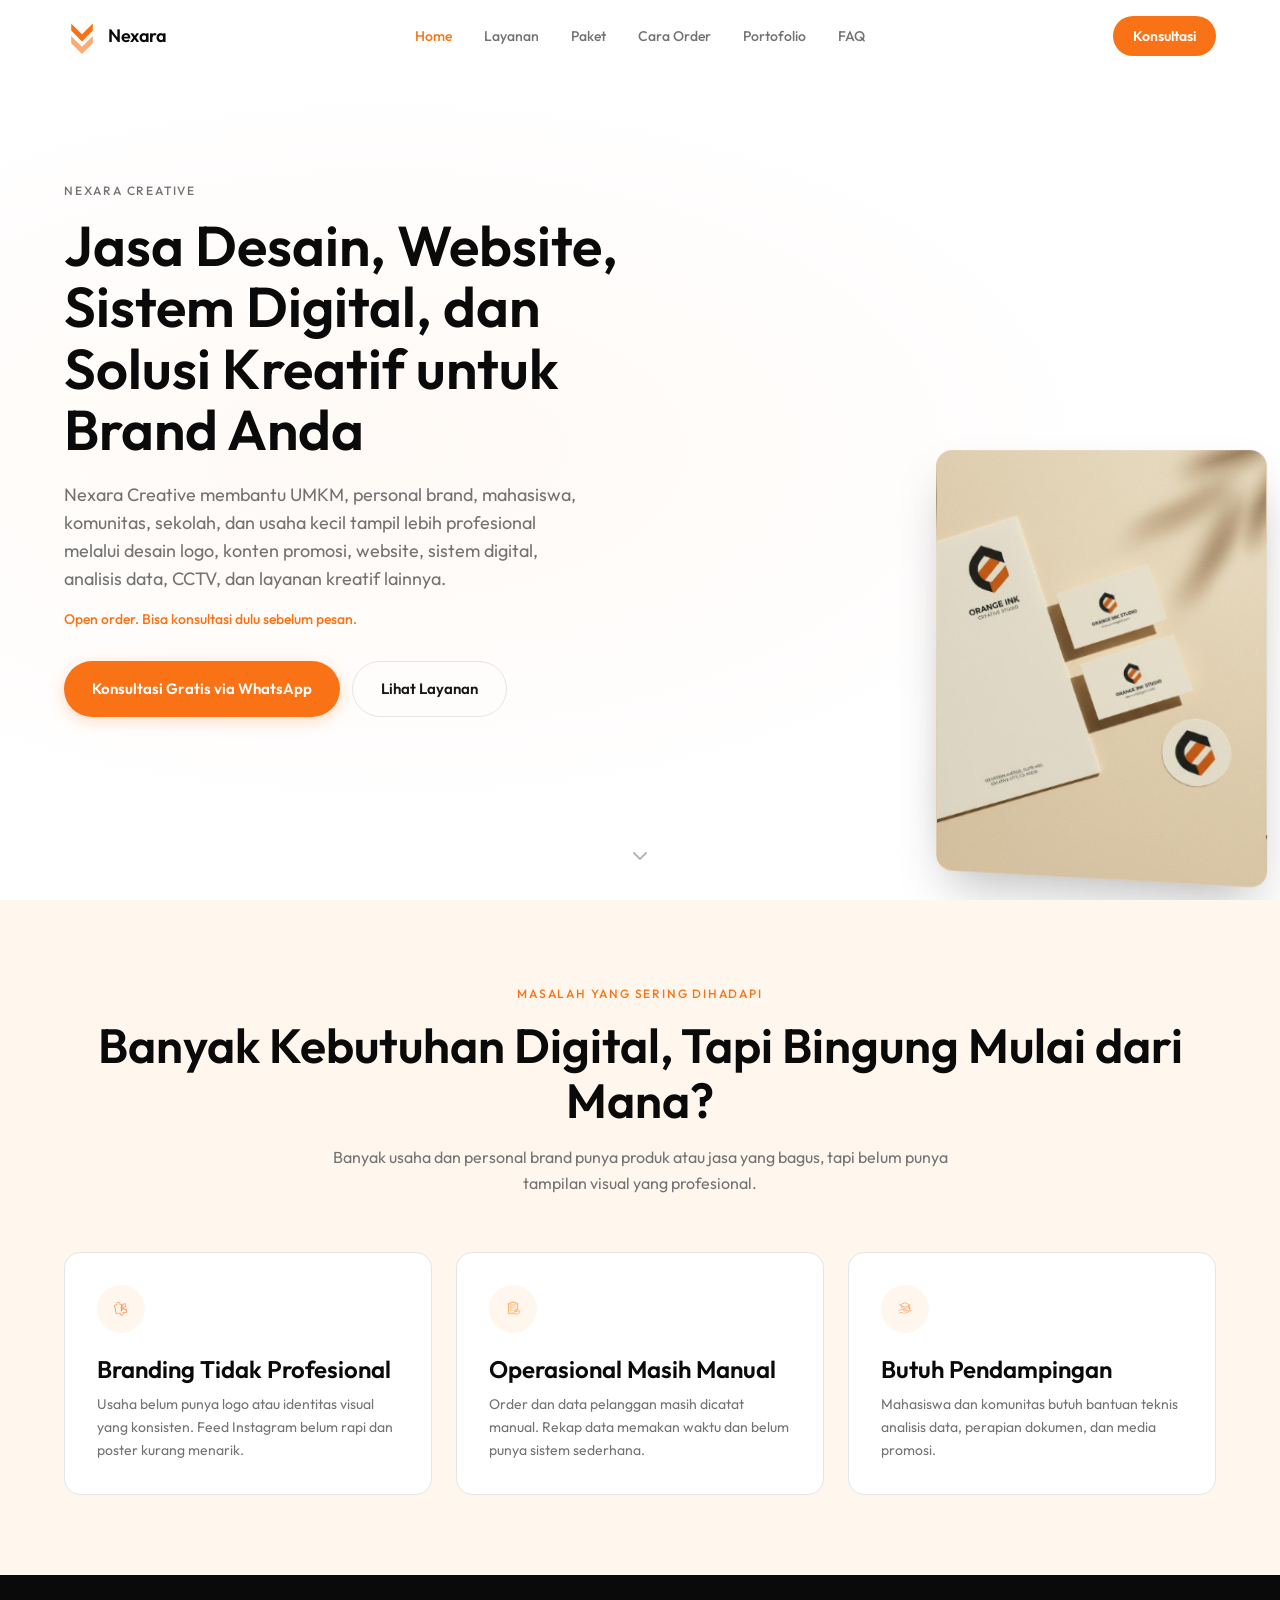
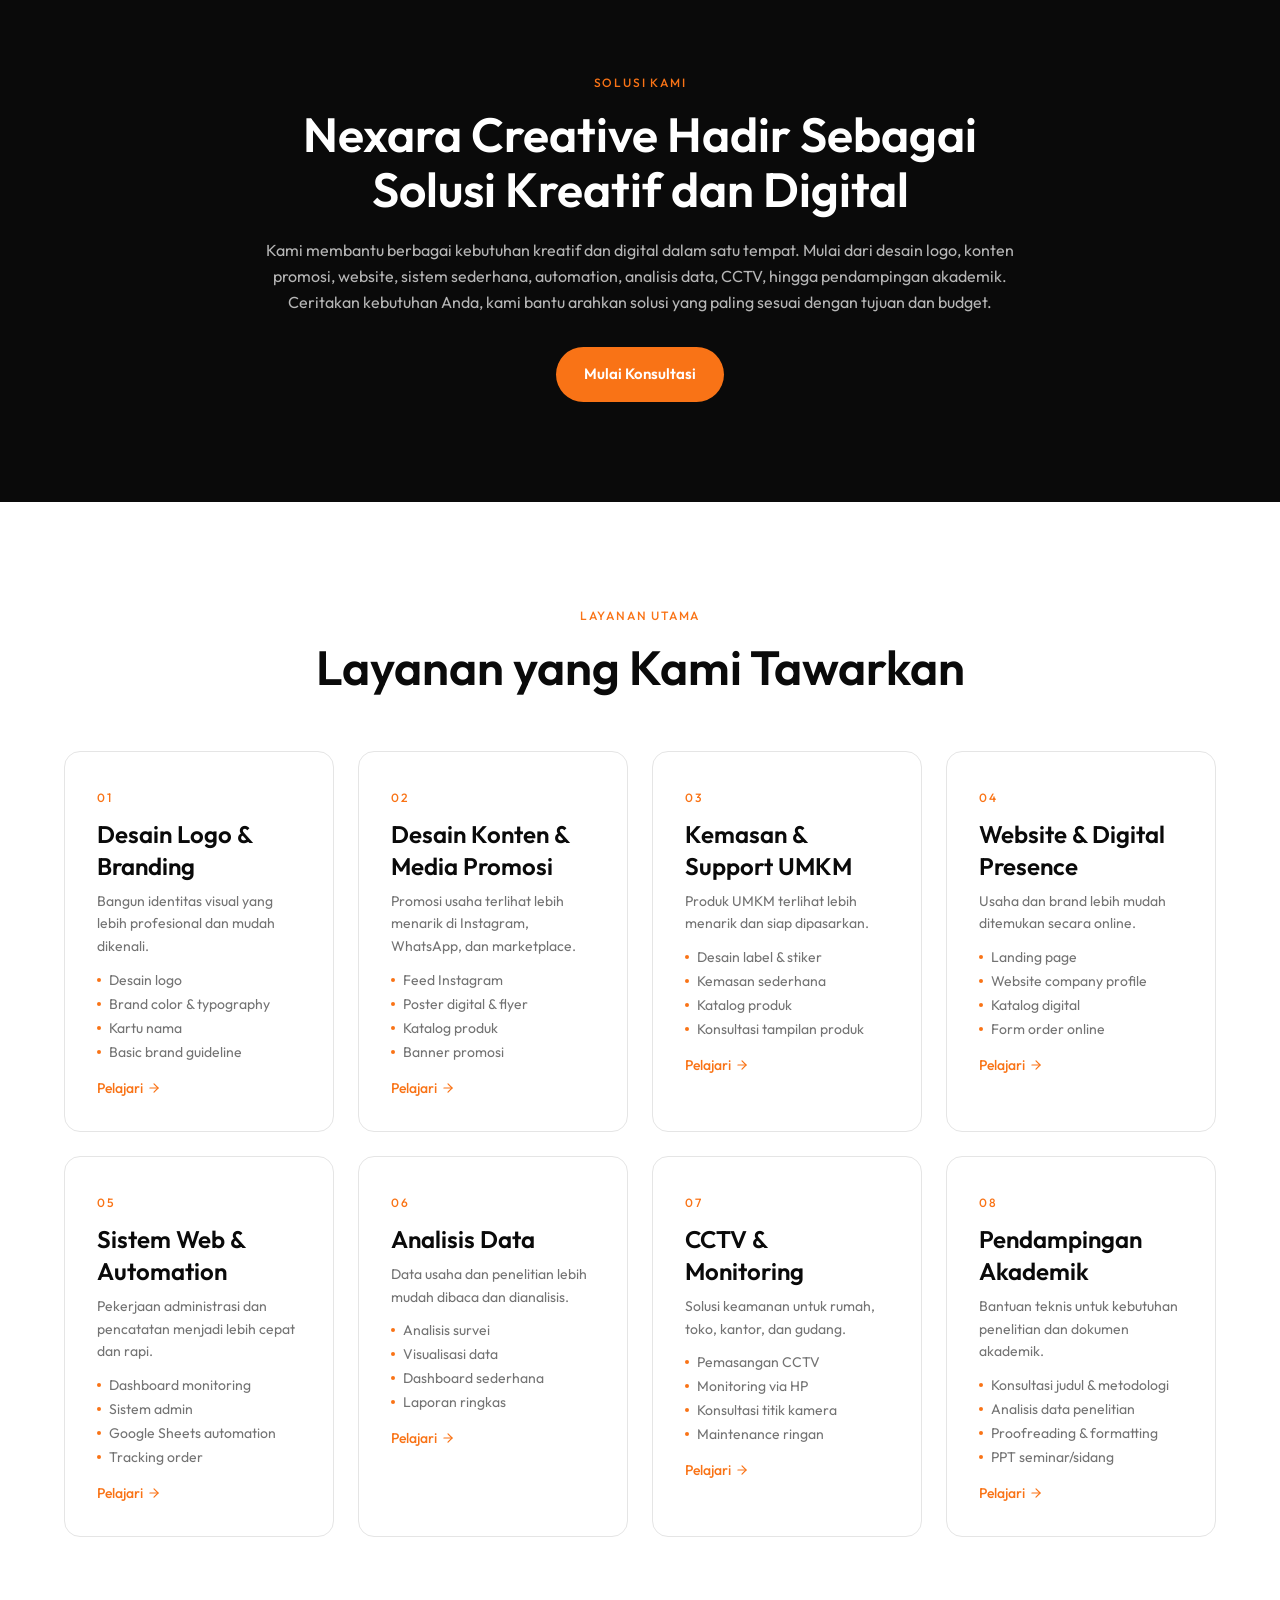
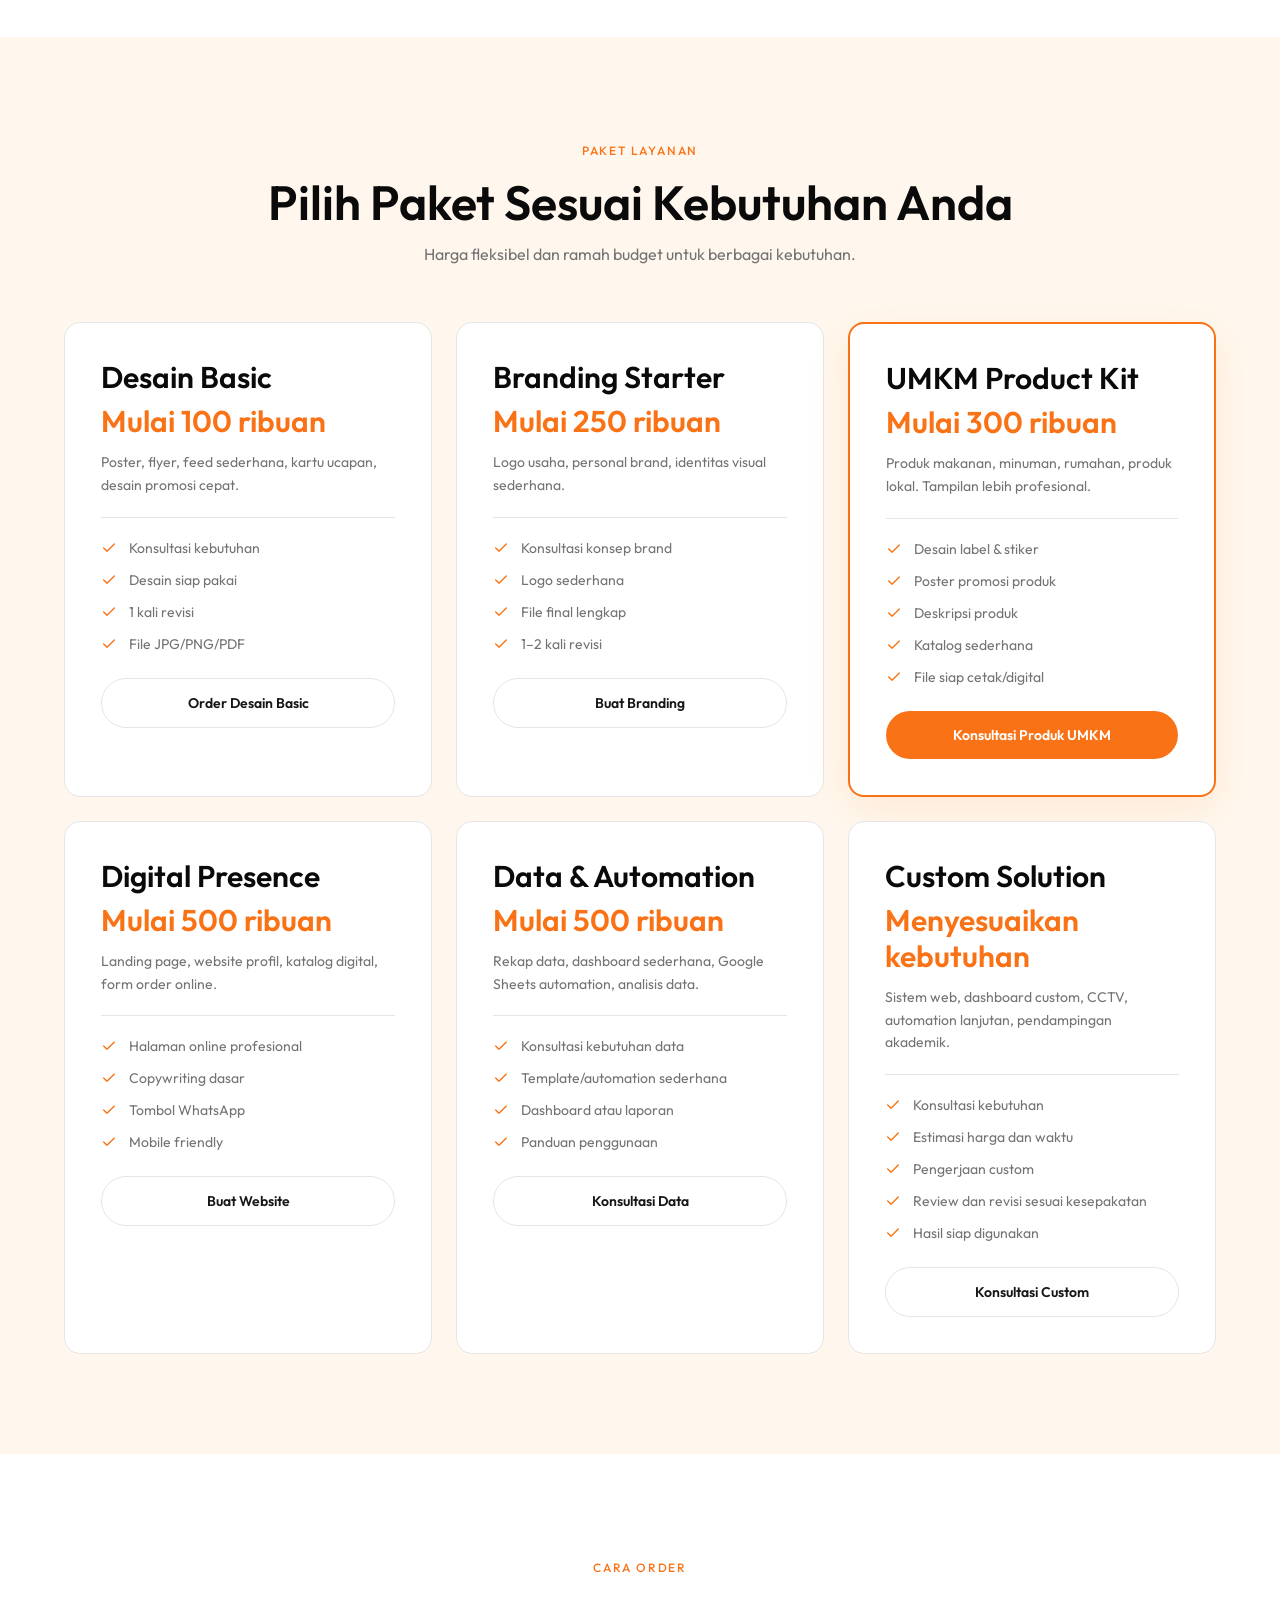
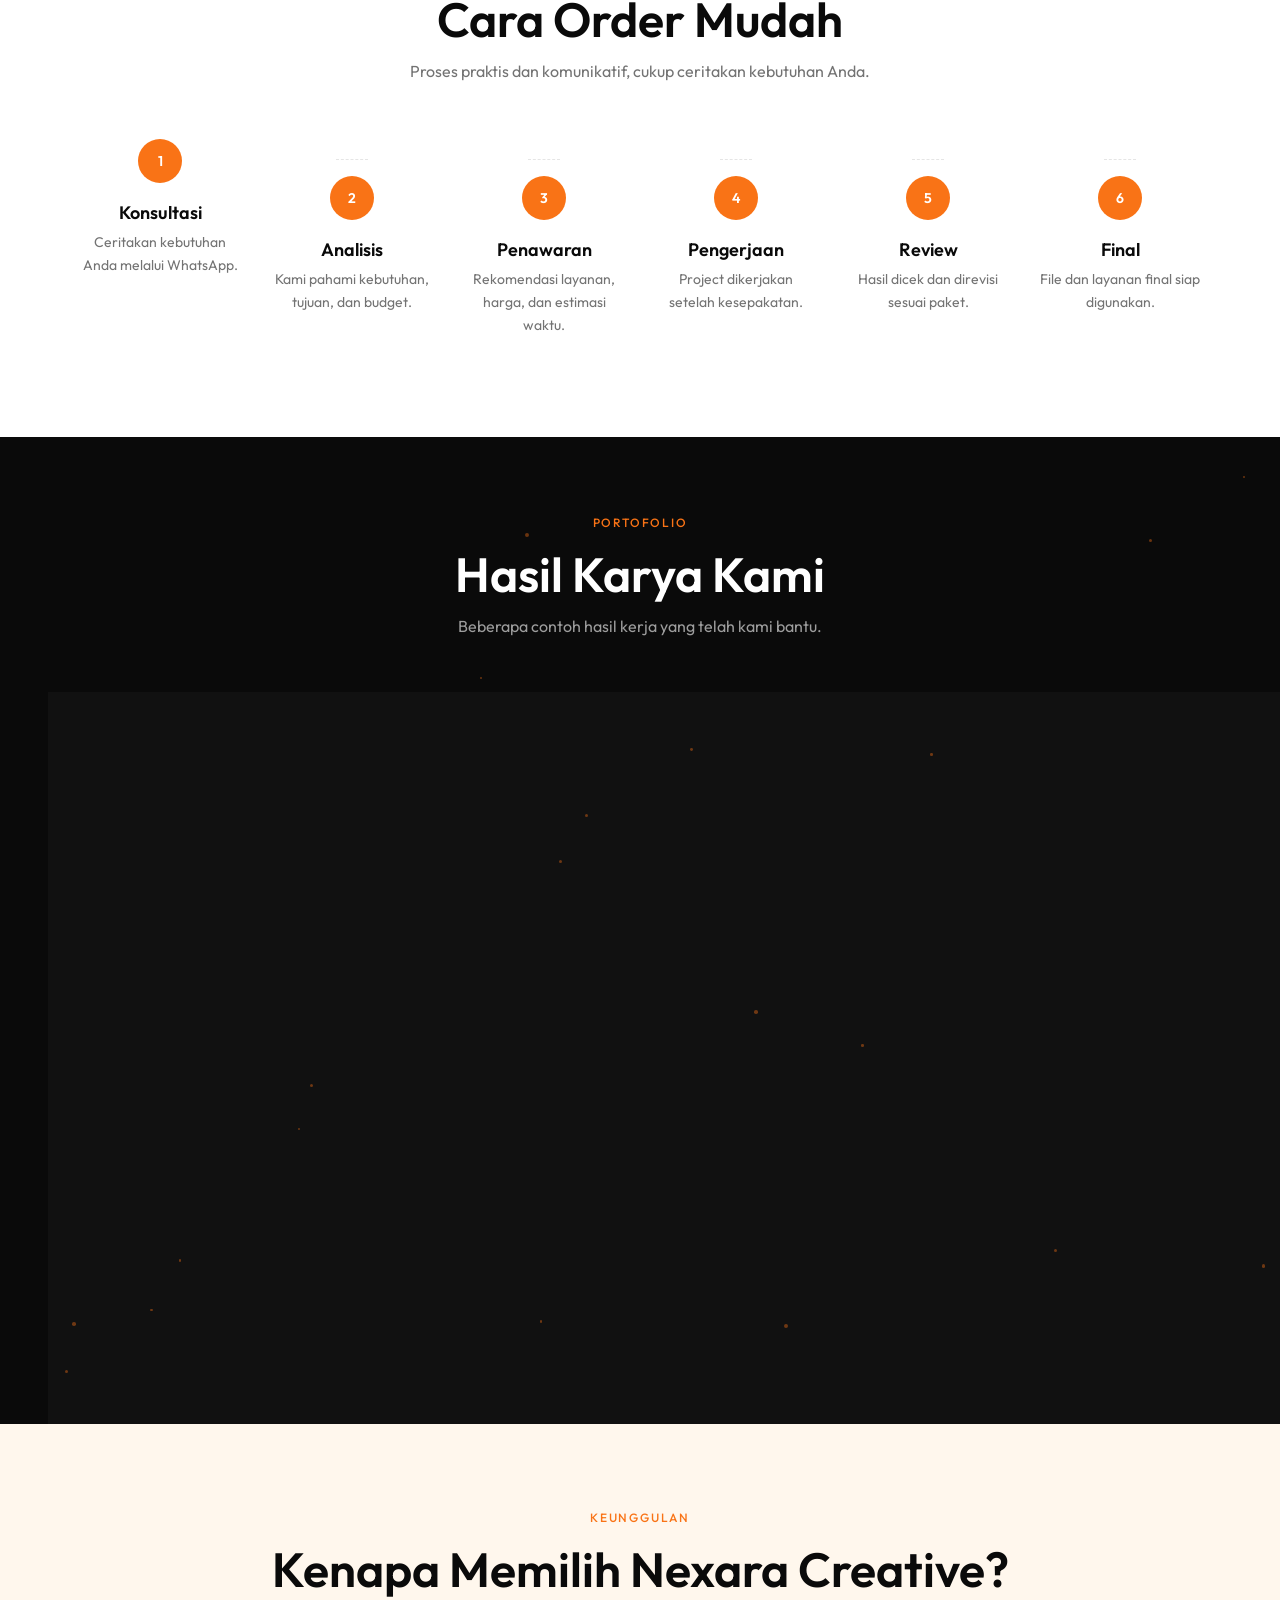
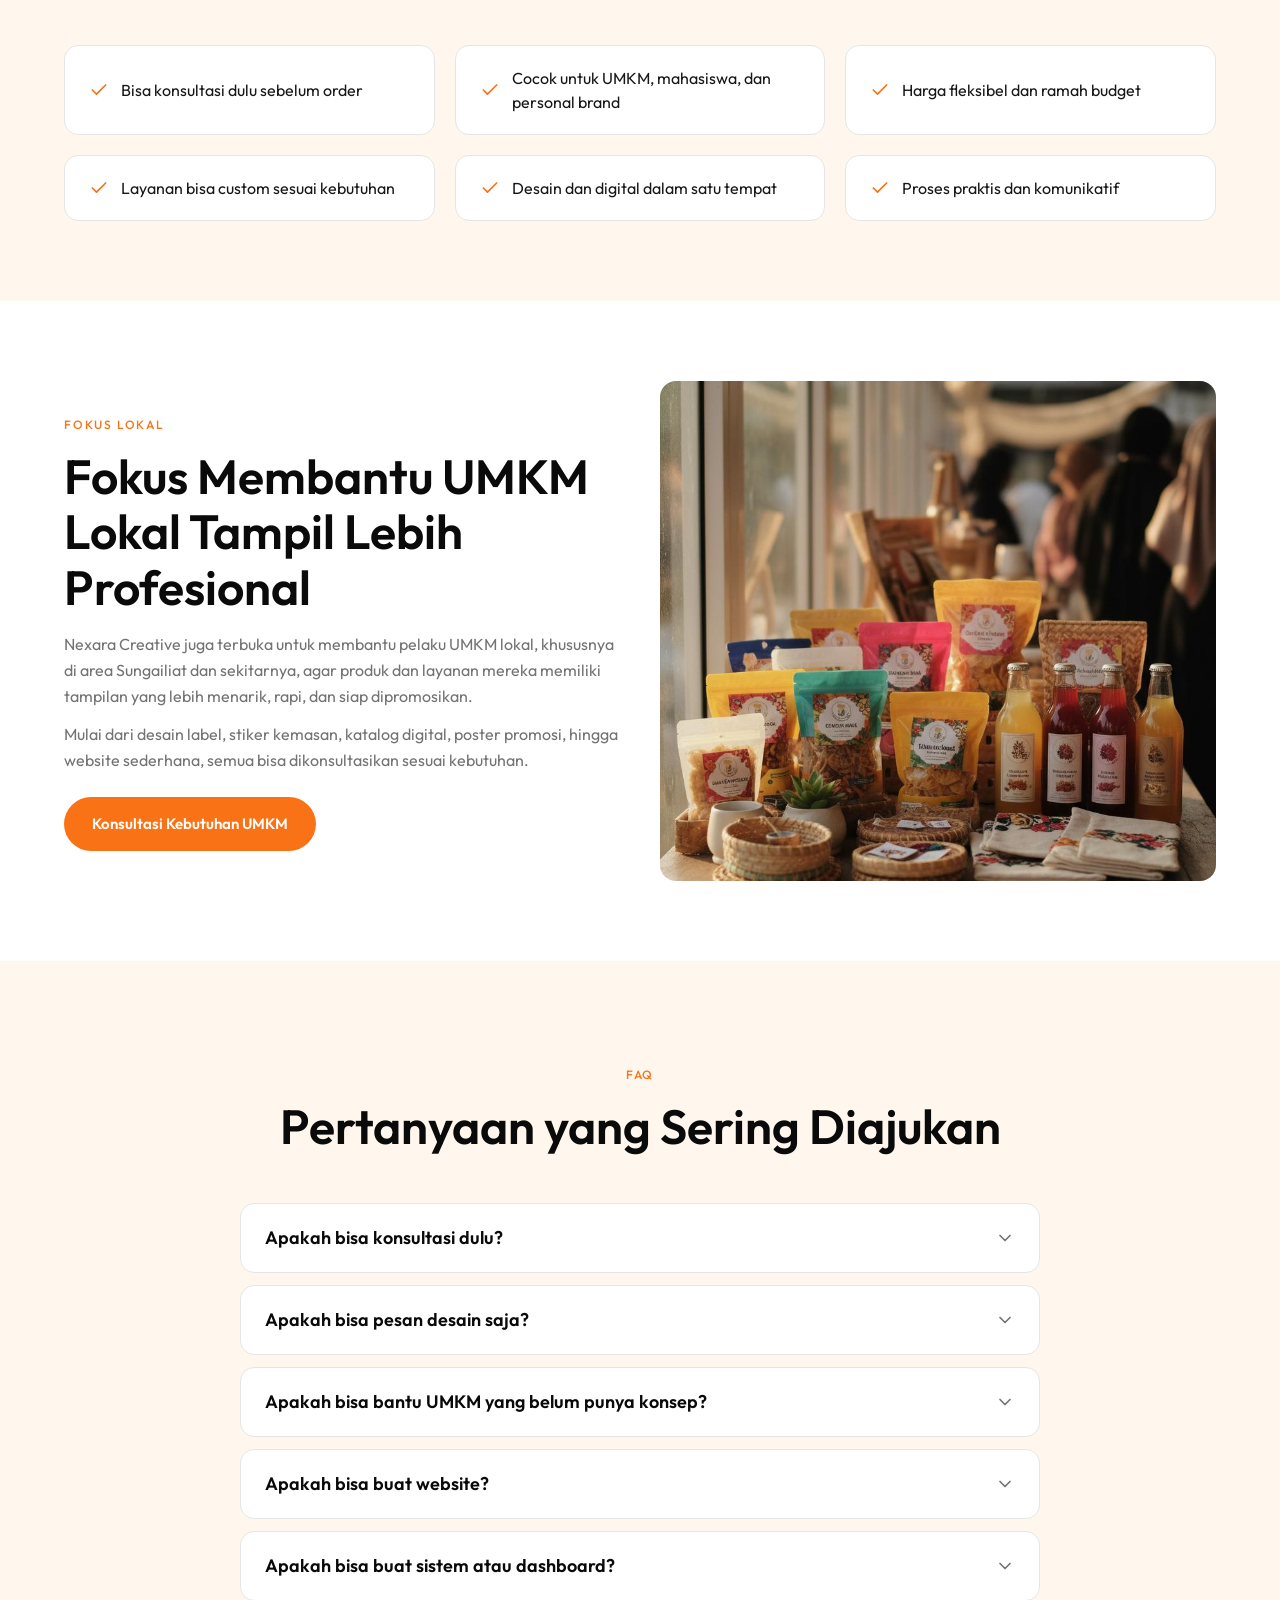
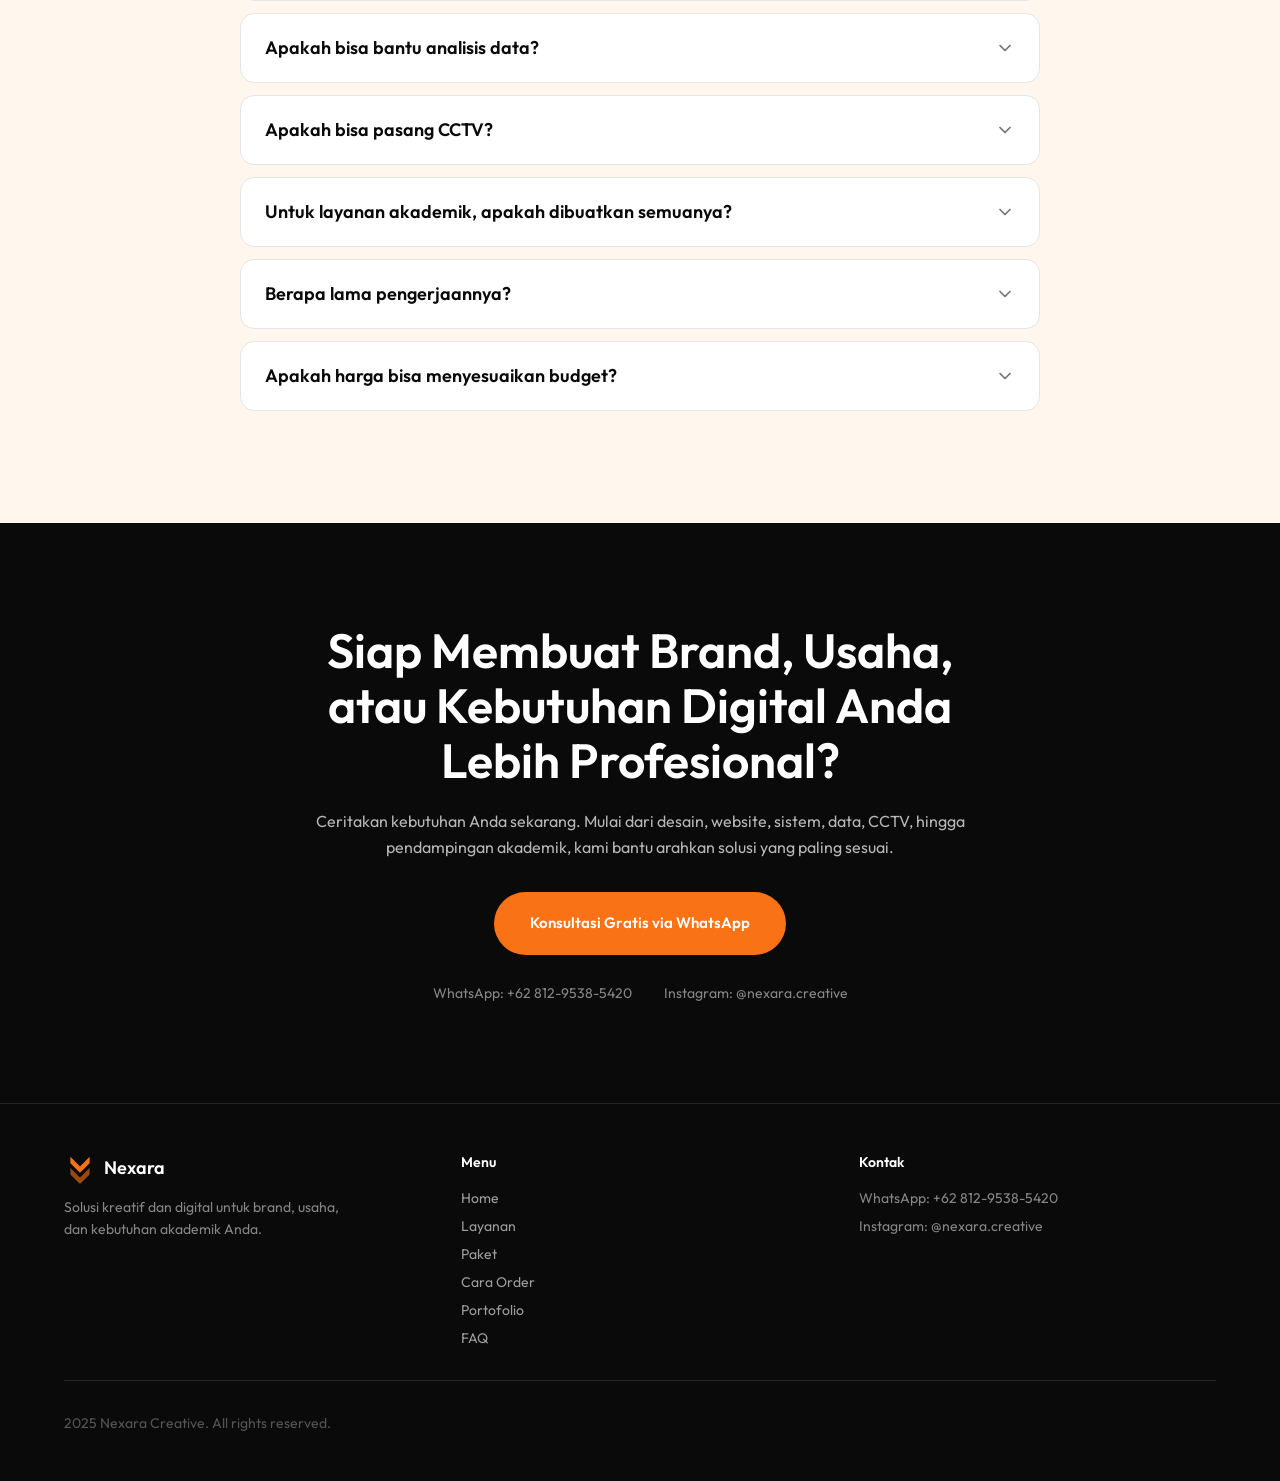
==== index.html @ f88301db "Deploy Nexara static site final" ====
<!doctype html>
<html lang="id">
  <head>
    <meta charset="UTF-8" />
    <meta name="viewport" content="width=device-width, initial-scale=1.0" />
    <title>Nexara Creative — Jasa Desain, Website, Sistem Digital</title>
    <meta name="description" content="Nexara Creative membantu UMKM, personal brand, mahasiswa, dan usaha kecil tampil lebih profesional melalui desain logo, konten promosi, website, sistem digital, dan layanan kreatif lainnya." />
    <link rel="preconnect" href="https://fonts.googleapis.com" />
    <link rel="preconnect" href="https://fonts.gstatic.com" crossorigin />
    <link href="https://fonts.googleapis.com/css2?family=Outfit:wght@300;400;500;600;700&display=swap" rel="stylesheet" />
    <script type="module" crossorigin src="./assets/index-LCVyj9IG.js"></script>
    <link rel="stylesheet" crossorigin href="./assets/index-DoEEyMFG.css">
  </head>
  <body>
    <div id="root"></div>
  </body>
</html>
---- assets/index-DoEEyMFG.css ----
*,:before,:after{--tw-border-spacing-x: 0;--tw-border-spacing-y: 0;--tw-translate-x: 0;--tw-translate-y: 0;--tw-rotate: 0;--tw-skew-x: 0;--tw-skew-y: 0;--tw-scale-x: 1;--tw-scale-y: 1;--tw-pan-x: ;--tw-pan-y: ;--tw-pinch-zoom: ;--tw-scroll-snap-strictness: proximity;--tw-gradient-from-position: ;--tw-gradient-via-position: ;--tw-gradient-to-position: ;--tw-ordinal: ;--tw-slashed-zero: ;--tw-numeric-figure: ;--tw-numeric-spacing: ;--tw-numeric-fraction: ;--tw-ring-inset: ;--tw-ring-offset-width: 0px;--tw-ring-offset-color: #fff;--tw-ring-color: rgb(59 130 246 / .5);--tw-ring-offset-shadow: 0 0 #0000;--tw-ring-shadow: 0 0 #0000;--tw-shadow: 0 0 #0000;--tw-shadow-colored: 0 0 #0000;--tw-blur: ;--tw-brightness: ;--tw-contrast: ;--tw-grayscale: ;--tw-hue-rotate: ;--tw-invert: ;--tw-saturate: ;--tw-sepia: ;--tw-drop-shadow: ;--tw-backdrop-blur: ;--tw-backdrop-brightness: ;--tw-backdrop-contrast: ;--tw-backdrop-grayscale: ;--tw-backdrop-hue-rotate: ;--tw-backdrop-invert: ;--tw-backdrop-opacity: ;--tw-backdrop-saturate: ;--tw-backdrop-sepia: ;--tw-contain-size: ;--tw-contain-layout: ;--tw-contain-paint: ;--tw-contain-style: }::backdrop{--tw-border-spacing-x: 0;--tw-border-spacing-y: 0;--tw-translate-x: 0;--tw-translate-y: 0;--tw-rotate: 0;--tw-skew-x: 0;--tw-skew-y: 0;--tw-scale-x: 1;--tw-scale-y: 1;--tw-pan-x: ;--tw-pan-y: ;--tw-pinch-zoom: ;--tw-scroll-snap-strictness: proximity;--tw-gradient-from-position: ;--tw-gradient-via-position: ;--tw-gradient-to-position: ;--tw-ordinal: ;--tw-slashed-zero: ;--tw-numeric-figure: ;--tw-numeric-spacing: ;--tw-numeric-fraction: ;--tw-ring-inset: ;--tw-ring-offset-width: 0px;--tw-ring-offset-color: #fff;--tw-ring-color: rgb(59 130 246 / .5);--tw-ring-offset-shadow: 0 0 #0000;--tw-ring-shadow: 0 0 #0000;--tw-shadow: 0 0 #0000;--tw-shadow-colored: 0 0 #0000;--tw-blur: ;--tw-brightness: ;--tw-contrast: ;--tw-grayscale: ;--tw-hue-rotate: ;--tw-invert: ;--tw-saturate: ;--tw-sepia: ;--tw-drop-shadow: ;--tw-backdrop-blur: ;--tw-backdrop-brightness: ;--tw-backdrop-contrast: ;--tw-backdrop-grayscale: ;--tw-backdrop-hue-rotate: ;--tw-backdrop-invert: ;--tw-backdrop-opacity: ;--tw-backdrop-saturate: ;--tw-backdrop-sepia: ;--tw-contain-size: ;--tw-contain-layout: ;--tw-contain-paint: ;--tw-contain-style: }*,:before,:after{box-sizing:border-box;border-width:0;border-style:solid;border-color:#e5e7eb}:before,:after{--tw-content: ""}html,:host{line-height:1.5;-webkit-text-size-adjust:100%;-moz-tab-size:4;-o-tab-size:4;tab-size:4;font-family:ui-sans-serif,system-ui,sans-serif,"Apple Color Emoji","Segoe UI Emoji",Segoe UI Symbol,"Noto Color Emoji";font-feature-settings:normal;font-variation-settings:normal;-webkit-tap-highlight-color:transparent}body{margin:0;line-height:inherit}hr{height:0;color:inherit;border-top-width:1px}abbr:where([title]){-webkit-text-decoration:underline dotted;text-decoration:underline dotted}h1,h2,h3,h4,h5,h6{font-size:inherit;font-weight:inherit}a{color:inherit;text-decoration:inherit}b,strong{font-weight:bolder}code,kbd,samp,pre{font-family:ui-monospace,SFMono-Regular,Menlo,Monaco,Consolas,Liberation Mono,Courier New,monospace;font-feature-settings:normal;font-variation-settings:normal;font-size:1em}small{font-size:80%}sub,sup{font-size:75%;line-height:0;position:relative;vertical-align:baseline}sub{bottom:-.25em}sup{top:-.5em}table{text-indent:0;border-color:inherit;border-collapse:collapse}button,input,optgroup,select,textarea{font-family:inherit;font-feature-settings:inherit;font-variation-settings:inherit;font-size:100%;font-weight:inherit;line-height:inherit;letter-spacing:inherit;color:inherit;margin:0;padding:0}button,select{text-transform:none}button,input:where([type=button]),input:where([type=reset]),input:where([type=submit]){-webkit-appearance:button;background-color:transparent;background-image:none}:-moz-focusring{outline:auto}:-moz-ui-invalid{box-shadow:none}progress{vertical-align:baseline}::-webkit-inner-spin-button,::-webkit-outer-spin-button{height:auto}[type=search]{-webkit-appearance:textfield;outline-offset:-2px}::-webkit-search-decoration{-webkit-appearance:none}::-webkit-file-upload-button{-webkit-appearance:button;font:inherit}summary{display:list-item}blockquote,dl,dd,h1,h2,h3,h4,h5,h6,hr,figure,p,pre{margin:0}fieldset{margin:0;padding:0}legend{padding:0}ol,ul,menu{list-style:none;margin:0;padding:0}dialog{padding:0}textarea{resize:vertical}input::-moz-placeholder,textarea::-moz-placeholder{opacity:1;color:#9ca3af}input::placeholder,textarea::placeholder{opacity:1;color:#9ca3af}button,[role=button]{cursor:pointer}:disabled{cursor:default}img,svg,video,canvas,audio,iframe,embed,object{display:block;vertical-align:middle}img,video{max-width:100%;height:auto}[hidden]:where(:not([hidden=until-found])){display:none}:root{--background: 0 0% 100%;--foreground: 0 0% 9%;--card: 0 0% 100%;--card-foreground: 0 0% 9%;--popover: 0 0% 100%;--popover-foreground: 0 0% 9%;--primary: 24 95% 53%;--primary-foreground: 0 0% 100%;--secondary: 30 100% 97%;--secondary-foreground: 0 0% 9%;--muted: 30 100% 97%;--muted-foreground: 0 0% 45%;--accent: 30 100% 97%;--accent-foreground: 0 0% 9%;--destructive: 0 84.2% 60.2%;--destructive-foreground: 0 0% 98%;--border: 0 0% 90%;--input: 0 0% 90%;--ring: 24 95% 53%;--radius: .625rem;--sidebar-background: 0 0% 98%;--sidebar-foreground: 240 5.3% 26.1%;--sidebar-primary: 240 5.9% 10%;--sidebar-primary-foreground: 0 0% 98%;--sidebar-accent: 240 4.8% 95.9%;--sidebar-accent-foreground: 240 5.9% 10%;--sidebar-border: 220 13% 91%;--sidebar-ring: 217.2 91.2% 59.8%}html{scroll-behavior:auto}body{--tw-bg-opacity: 1;background-color:rgb(255 255 255 / var(--tw-bg-opacity, 1));font-family:Outfit,sans-serif;color:hsl(var(--foreground));-webkit-font-smoothing:antialiased;-moz-osx-font-smoothing:grayscale}*{border-color:hsl(var(--border))}.lens-section{position:relative;width:100%;display:flex;flex-direction:column;align-items:center;justify-content:center;padding:8vh 0;background:#0a0a0a;overflow:hidden}.lens-title-group{text-align:center;margin-bottom:6vh;z-index:10;position:relative}.lens-grid-wrapper{position:relative;z-index:2}.lens-arc-overlay{position:absolute;inset:0;width:100%;height:100%;pointer-events:none;z-index:3}.lens-grid{display:grid;grid-template-columns:repeat(4,22vw);grid-template-rows:repeat(2,22vw);gap:1.5vw}.lens-cell{overflow:hidden;position:relative;background:#111}.lens-cell-inner{width:100%;height:100%;background-size:cover;background-position:center}#lens-canvas{position:absolute;inset:0;width:100%;height:100%;z-index:5;pointer-events:none}#lens{position:absolute;width:320px;height:320px;border-radius:50%;overflow:hidden;z-index:10;box-shadow:0 0 60px #000c,inset 0 0 0 1px #ffffff1a;opacity:0;transition:opacity .3s;pointer-events:none}.lens-scanline{position:absolute;width:200%;height:2px;background:linear-gradient(to right,transparent,rgba(255,255,255,.15),transparent);animation:scanlineMove 4s linear infinite}.lens-scanline:nth-child(2){animation-delay:-1.3s}.lens-scanline:nth-child(3){animation-delay:-2.6s}.lens-ring{position:absolute;inset:-12px;border:1px solid rgba(249,115,22,.3);border-top-color:#f97316;border-right-color:#f973161a;border-radius:50%;animation:lensRotate 10s linear infinite}.lens-vignette{position:absolute;inset:0;background:radial-gradient(circle,transparent 40%,rgba(0,0,0,.8) 100%);border-radius:50%;pointer-events:none}.lens-content{position:absolute;top:0;width:100%;height:100%;background-size:cover;mix-blend-mode:screen}.lens-instruction{position:absolute;bottom:-60px;left:50%;transform:translate(-50%);background:#ffffff0d;-webkit-backdrop-filter:blur(10px);backdrop-filter:blur(10px);border:1px solid rgba(255,255,255,.1);border-radius:100px;padding:8px 20px;white-space:nowrap}.lens-dust{position:absolute;inset:0;pointer-events:none;z-index:20;overflow:hidden}.dust-mote{position:absolute;border-radius:50%;background:#f9731666;animation:float 6s infinite}.hero-card-stack{position:relative;transform-style:preserve-3d;transform:rotateY(-7.5deg)}.hero-card{position:absolute;width:320px;height:420px;background-size:cover;background-position:center;border-radius:16px;box-shadow:0 25px 50px -12px #00000040;border:1px solid rgba(255,255,255,.1)}.sr-only{position:absolute;width:1px;height:1px;padding:0;margin:-1px;overflow:hidden;clip:rect(0,0,0,0);white-space:nowrap;border-width:0}.pointer-events-none{pointer-events:none}.visible{visibility:visible}.invisible{visibility:hidden}.fixed{position:fixed}.absolute{position:absolute}.relative{position:relative}.inset-0{inset:0}.inset-x-0{left:0;right:0}.inset-y-0{top:0;bottom:0}.-bottom-12{bottom:-3rem}.-left-12{left:-3rem}.-right-12{right:-3rem}.-top-12{top:-3rem}.bottom-0{bottom:0}.bottom-8{bottom:2rem}.left-0{left:0}.left-1\/2{left:50%}.left-2{left:.5rem}.left-\[50\%\]{left:50%}.right-0{right:0}.right-1{right:.25rem}.right-2{right:.5rem}.right-3{right:.75rem}.right-4{right:1rem}.top-0{top:0}.top-1\.5{top:.375rem}.top-1\/2{top:50%}.top-3\.5{top:.875rem}.top-4{top:1rem}.top-\[1px\]{top:1px}.top-\[50\%\]{top:50%}.top-\[60\%\]{top:60%}.top-\[72px\]{top:72px}.top-full{top:100%}.isolate{isolation:isolate}.z-10{z-index:10}.z-20{z-index:20}.z-50{z-index:50}.z-\[1000\]{z-index:1000}.z-\[1\]{z-index:1}.order-first{order:-9999}.order-last{order:9999}.col-start-2{grid-column-start:2}.row-span-2{grid-row:span 2 / span 2}.row-start-1{grid-row-start:1}.\!m-0{margin:0!important}.-mx-1{margin-left:-.25rem;margin-right:-.25rem}.-my-2{margin-top:-.5rem;margin-bottom:-.5rem}.mx-2{margin-left:.5rem;margin-right:.5rem}.mx-3\.5{margin-left:.875rem;margin-right:.875rem}.mx-auto{margin-left:auto;margin-right:auto}.my-0{margin-top:0;margin-bottom:0}.my-0\.5{margin-top:.125rem;margin-bottom:.125rem}.my-1{margin-top:.25rem;margin-bottom:.25rem}.my-5{margin-top:1.25rem;margin-bottom:1.25rem}.-ml-4{margin-left:-1rem}.-mt-4{margin-top:-1rem}.mb-2{margin-bottom:.5rem}.mb-3{margin-bottom:.75rem}.mb-4{margin-bottom:1rem}.mb-5{margin-bottom:1.25rem}.ml-1{margin-left:.25rem}.ml-4{margin-left:1rem}.ml-5{margin-left:1.25rem}.ml-auto{margin-left:auto}.mt-1{margin-top:.25rem}.mt-1\.5{margin-top:.375rem}.mt-10{margin-top:2.5rem}.mt-12{margin-top:3rem}.mt-14{margin-top:3.5rem}.mt-2{margin-top:.5rem}.mt-3{margin-top:.75rem}.mt-4{margin-top:1rem}.mt-5{margin-top:1.25rem}.mt-6{margin-top:1.5rem}.mt-7{margin-top:1.75rem}.mt-8{margin-top:2rem}.mt-auto{margin-top:auto}.line-clamp-1{overflow:hidden;display:-webkit-box;-webkit-box-orient:vertical;-webkit-line-clamp:1}.line-clamp-2{overflow:hidden;display:-webkit-box;-webkit-box-orient:vertical;-webkit-line-clamp:2}.block{display:block}.inline-block{display:inline-block}.flex{display:flex}.inline-flex{display:inline-flex}.table{display:table}.table-caption{display:table-caption}.table-cell{display:table-cell}.table-row{display:table-row}.grid{display:grid}.hidden{display:none}.aspect-square{aspect-ratio:1 / 1}.aspect-video{aspect-ratio:16 / 9}.size-10{width:2.5rem;height:2.5rem}.size-2{width:.5rem;height:.5rem}.size-2\.5{width:.625rem;height:.625rem}.size-3{width:.75rem;height:.75rem}.size-3\.5{width:.875rem;height:.875rem}.size-4{width:1rem;height:1rem}.size-6{width:1.5rem;height:1.5rem}.size-7{width:1.75rem;height:1.75rem}.size-8{width:2rem;height:2rem}.size-9{width:2.25rem;height:2.25rem}.size-auto{width:auto;height:auto}.size-full{width:100%;height:100%}.h-0\.5{height:.125rem}.h-1{height:.25rem}.h-1\.5{height:.375rem}.h-10{height:2.5rem}.h-12{height:3rem}.h-2{height:.5rem}.h-2\.5{height:.625rem}.h-4{height:1rem}.h-5{height:1.25rem}.h-6{height:1.5rem}.h-7{height:1.75rem}.h-8{height:2rem}.h-9{height:2.25rem}.h-\[1\.15rem\]{height:1.15rem}.h-\[72px\]{height:72px}.h-\[calc\(100\%-1px\)\]{height:calc(100% - 1px)}.h-\[var\(--radix-navigation-menu-viewport-height\)\]{height:var(--radix-navigation-menu-viewport-height)}.h-\[var\(--radix-select-trigger-height\)\]{height:var(--radix-select-trigger-height)}.h-auto{height:auto}.h-full{height:100%}.h-px{height:1px}.h-svh{height:100svh}.max-h-\[300px\]{max-height:300px}.min-h-0{min-height:0px}.min-h-16{min-height:4rem}.min-h-4{min-height:1rem}.min-h-\[100dvh\]{min-height:100dvh}.min-h-svh{min-height:100svh}.w-0{width:0px}.w-1{width:.25rem}.w-10{width:2.5rem}.w-12{width:3rem}.w-2{width:.5rem}.w-2\.5{width:.625rem}.w-3{width:.75rem}.w-3\/4{width:75%}.w-4{width:1rem}.w-5{width:1.25rem}.w-6{width:1.5rem}.w-64{width:16rem}.w-72{width:18rem}.w-8{width:2rem}.w-9{width:2.25rem}.w-\[100px\]{width:100px}.w-auto{width:auto}.w-fit{width:-moz-fit-content;width:fit-content}.w-full{width:100%}.w-max{width:-moz-max-content;width:max-content}.w-px{width:1px}.min-w-0{min-width:0px}.min-w-10{min-width:2.5rem}.min-w-5{min-width:1.25rem}.min-w-8{min-width:2rem}.min-w-9{min-width:2.25rem}.min-w-\[12rem\]{min-width:12rem}.min-w-\[8rem\]{min-width:8rem}.min-w-\[var\(--radix-select-trigger-width\)\]{min-width:var(--radix-select-trigger-width)}.max-w-\[1200px\]{max-width:1200px}.max-w-\[160px\]{max-width:160px}.max-w-\[280px\]{max-width:280px}.max-w-\[520px\]{max-width:520px}.max-w-\[640px\]{max-width:640px}.max-w-\[700px\]{max-width:700px}.max-w-\[800px\]{max-width:800px}.max-w-\[calc\(100\%-2rem\)\]{max-width:calc(100% - 2rem)}.max-w-max{max-width:-moz-max-content;max-width:max-content}.max-w-sm{max-width:24rem}.flex-1{flex:1 1 0%}.flex-shrink-0,.shrink-0{flex-shrink:0}.grow{flex-grow:1}.grow-0{flex-grow:0}.basis-full{flex-basis:100%}.caption-bottom{caption-side:bottom}.border-collapse{border-collapse:collapse}.-translate-x-1\/2{--tw-translate-x: -50%;transform:translate(var(--tw-translate-x),var(--tw-translate-y)) rotate(var(--tw-rotate)) skew(var(--tw-skew-x)) skewY(var(--tw-skew-y)) scaleX(var(--tw-scale-x)) scaleY(var(--tw-scale-y))}.-translate-x-px{--tw-translate-x: -1px;transform:translate(var(--tw-translate-x),var(--tw-translate-y)) rotate(var(--tw-rotate)) skew(var(--tw-skew-x)) skewY(var(--tw-skew-y)) scaleX(var(--tw-scale-x)) scaleY(var(--tw-scale-y))}.-translate-y-1\/2{--tw-translate-y: -50%;transform:translate(var(--tw-translate-x),var(--tw-translate-y)) rotate(var(--tw-rotate)) skew(var(--tw-skew-x)) skewY(var(--tw-skew-y)) scaleX(var(--tw-scale-x)) scaleY(var(--tw-scale-y))}.translate-x-\[-50\%\]{--tw-translate-x: -50%;transform:translate(var(--tw-translate-x),var(--tw-translate-y)) rotate(var(--tw-rotate)) skew(var(--tw-skew-x)) skewY(var(--tw-skew-y)) scaleX(var(--tw-scale-x)) scaleY(var(--tw-scale-y))}.translate-x-px{--tw-translate-x: 1px;transform:translate(var(--tw-translate-x),var(--tw-translate-y)) rotate(var(--tw-rotate)) skew(var(--tw-skew-x)) skewY(var(--tw-skew-y)) scaleX(var(--tw-scale-x)) scaleY(var(--tw-scale-y))}.translate-y-0\.5{--tw-translate-y: .125rem;transform:translate(var(--tw-translate-x),var(--tw-translate-y)) rotate(var(--tw-rotate)) skew(var(--tw-skew-x)) skewY(var(--tw-skew-y)) scaleX(var(--tw-scale-x)) scaleY(var(--tw-scale-y))}.translate-y-\[-50\%\]{--tw-translate-y: -50%;transform:translate(var(--tw-translate-x),var(--tw-translate-y)) rotate(var(--tw-rotate)) skew(var(--tw-skew-x)) skewY(var(--tw-skew-y)) scaleX(var(--tw-scale-x)) scaleY(var(--tw-scale-y))}.translate-y-\[calc\(-50\%_-_2px\)\]{--tw-translate-y: calc(-50% - 2px) ;transform:translate(var(--tw-translate-x),var(--tw-translate-y)) rotate(var(--tw-rotate)) skew(var(--tw-skew-x)) skewY(var(--tw-skew-y)) scaleX(var(--tw-scale-x)) scaleY(var(--tw-scale-y))}.rotate-45{--tw-rotate: 45deg;transform:translate(var(--tw-translate-x),var(--tw-translate-y)) rotate(var(--tw-rotate)) skew(var(--tw-skew-x)) skewY(var(--tw-skew-y)) scaleX(var(--tw-scale-x)) scaleY(var(--tw-scale-y))}.rotate-90{--tw-rotate: 90deg;transform:translate(var(--tw-translate-x),var(--tw-translate-y)) rotate(var(--tw-rotate)) skew(var(--tw-skew-x)) skewY(var(--tw-skew-y)) scaleX(var(--tw-scale-x)) scaleY(var(--tw-scale-y))}.transform{transform:translate(var(--tw-translate-x),var(--tw-translate-y)) rotate(var(--tw-rotate)) skew(var(--tw-skew-x)) skewY(var(--tw-skew-y)) scaleX(var(--tw-scale-x)) scaleY(var(--tw-scale-y))}@keyframes bounce-gentle{0%,to{transform:translateY(0)}50%{transform:translateY(6px)}}.animate-bounce-gentle{animation:bounce-gentle 2s ease-in-out infinite}@keyframes caret-blink{0%,70%,to{opacity:1}20%,50%{opacity:0}}.animate-caret-blink{animation:caret-blink 1.25s ease-out infinite}@keyframes pulse{50%{opacity:.5}}.animate-pulse{animation:pulse 2s cubic-bezier(.4,0,.6,1) infinite}@keyframes spin{to{transform:rotate(360deg)}}.animate-spin{animation:spin 1s linear infinite}.cursor-default{cursor:default}.cursor-text{cursor:text}.touch-none{touch-action:none}.select-none{-webkit-user-select:none;-moz-user-select:none;user-select:none}.resize-none{resize:none}.resize{resize:both}.scroll-my-1{scroll-margin-top:.25rem;scroll-margin-bottom:.25rem}.scroll-py-1{scroll-padding-top:.25rem;scroll-padding-bottom:.25rem}.list-disc{list-style-type:disc}.list-none{list-style-type:none}.auto-rows-min{grid-auto-rows:min-content}.grid-cols-\[0_1fr\]{grid-template-columns:0 1fr}.grid-rows-\[auto_auto\]{grid-template-rows:auto auto}.flex-row{flex-direction:row}.flex-col{flex-direction:column}.flex-col-reverse{flex-direction:column-reverse}.flex-wrap{flex-wrap:wrap}.place-content-center{place-content:center}.items-start{align-items:flex-start}.items-end{align-items:flex-end}.items-center{align-items:center}.items-stretch{align-items:stretch}.justify-start{justify-content:flex-start}.justify-center{justify-content:center}.justify-between{justify-content:space-between}.justify-items-start{justify-items:start}.gap-0\.5{gap:.125rem}.gap-1{gap:.25rem}.gap-1\.5{gap:.375rem}.gap-10{gap:2.5rem}.gap-12{gap:3rem}.gap-2{gap:.5rem}.gap-2\.5{gap:.625rem}.gap-3{gap:.75rem}.gap-4{gap:1rem}.gap-5{gap:1.25rem}.gap-6{gap:1.5rem}.gap-7{gap:1.75rem}.gap-8{gap:2rem}.gap-\[--spacing\(var\(--gap\)\)\]{gap:var(--spacing(var(--gap)))}.gap-y-0\.5{row-gap:.125rem}.space-y-1>:not([hidden])~:not([hidden]){--tw-space-y-reverse: 0;margin-top:calc(.25rem * calc(1 - var(--tw-space-y-reverse)));margin-bottom:calc(.25rem * var(--tw-space-y-reverse))}.space-y-3>:not([hidden])~:not([hidden]){--tw-space-y-reverse: 0;margin-top:calc(.75rem * calc(1 - var(--tw-space-y-reverse)));margin-bottom:calc(.75rem * var(--tw-space-y-reverse))}.self-start{align-self:flex-start}.self-stretch{align-self:stretch}.justify-self-end{justify-self:end}.overflow-auto{overflow:auto}.overflow-hidden{overflow:hidden}.overflow-x-auto{overflow-x:auto}.overflow-y-auto{overflow-y:auto}.overflow-x-hidden{overflow-x:hidden}.whitespace-nowrap{white-space:nowrap}.text-balance{text-wrap:balance}.break-words{overflow-wrap:break-word}.rounded-2xl{border-radius:1rem}.rounded-\[2px\]{border-radius:2px}.rounded-\[4px\]{border-radius:4px}.rounded-\[calc\(var\(--radius\)-5px\)\]{border-radius:calc(var(--radius) - 5px)}.rounded-\[inherit\]{border-radius:inherit}.rounded-full{border-radius:9999px}.rounded-lg{border-radius:var(--radius)}.rounded-md{border-radius:calc(var(--radius) - 2px)}.rounded-none{border-radius:0}.rounded-sm{border-radius:calc(var(--radius) - 4px)}.rounded-xl{border-radius:calc(var(--radius) + 4px)}.rounded-xs{border-radius:calc(var(--radius) - 6px)}.rounded-l-md{border-top-left-radius:calc(var(--radius) - 2px);border-bottom-left-radius:calc(var(--radius) - 2px)}.rounded-r-md{border-top-right-radius:calc(var(--radius) - 2px);border-bottom-right-radius:calc(var(--radius) - 2px)}.rounded-tl-sm{border-top-left-radius:calc(var(--radius) - 4px)}.border{border-width:1px}.border-0{border-width:0px}.border-\[1\.5px\]{border-width:1.5px}.border-y{border-top-width:1px;border-bottom-width:1px}.border-b{border-bottom-width:1px}.border-l{border-left-width:1px}.border-r{border-right-width:1px}.border-t{border-top-width:1px}.border-dashed{border-style:dashed}.border-\[\#E5E5E5\]{--tw-border-opacity: 1;border-color:rgb(229 229 229 / var(--tw-border-opacity, 1))}.border-border{border-color:hsl(var(--border))}.border-border\/50{border-color:hsl(var(--border) / .5)}.border-input{border-color:hsl(var(--input))}.border-primary{border-color:hsl(var(--primary))}.border-sidebar-border{border-color:hsl(var(--sidebar-border))}.border-transparent{border-color:transparent}.border-l-transparent{border-left-color:transparent}.border-t-transparent{border-top-color:transparent}.bg-\[\#0A0A0A\]{--tw-bg-opacity: 1;background-color:rgb(10 10 10 / var(--tw-bg-opacity, 1))}.bg-accent{background-color:hsl(var(--accent))}.bg-background{background-color:hsl(var(--background))}.bg-black\/50{background-color:#00000080}.bg-border{background-color:hsl(var(--border))}.bg-card{background-color:hsl(var(--card))}.bg-destructive{--tw-bg-opacity: 1;background-color:hsl(var(--destructive) / var(--tw-bg-opacity, 1))}.bg-foreground{background-color:hsl(var(--foreground))}.bg-input{background-color:hsl(var(--input))}.bg-muted{background-color:hsl(var(--muted))}.bg-muted\/50{background-color:hsl(var(--muted) / .5)}.bg-popover{background-color:hsl(var(--popover))}.bg-primary{background-color:hsl(var(--primary))}.bg-primary\/20{background-color:hsl(var(--primary) / .2)}.bg-secondary{background-color:hsl(var(--secondary))}.bg-sidebar{background-color:hsl(var(--sidebar-background))}.bg-sidebar-border{background-color:hsl(var(--sidebar-border))}.bg-transparent{background-color:transparent}.bg-white{--tw-bg-opacity: 1;background-color:rgb(255 255 255 / var(--tw-bg-opacity, 1))}.fill-current{fill:currentColor}.fill-foreground{fill:hsl(var(--foreground))}.fill-primary{fill:hsl(var(--primary))}.object-cover{-o-object-fit:cover;object-fit:cover}.p-0{padding:0}.p-1{padding:.25rem}.p-2{padding:.5rem}.p-3{padding:.75rem}.p-4{padding:1rem}.p-6{padding:1.5rem}.p-8{padding:2rem}.p-9{padding:2.25rem}.p-\[3px\]{padding:3px}.p-px{padding:1px}.px-1{padding-left:.25rem;padding-right:.25rem}.px-1\.5{padding-left:.375rem;padding-right:.375rem}.px-2{padding-left:.5rem;padding-right:.5rem}.px-2\.5{padding-left:.625rem;padding-right:.625rem}.px-3{padding-left:.75rem;padding-right:.75rem}.px-4{padding-left:1rem;padding-right:1rem}.px-5{padding-left:1.25rem;padding-right:1.25rem}.px-6{padding-left:1.5rem;padding-right:1.5rem}.px-7{padding-left:1.75rem;padding-right:1.75rem}.px-9{padding-left:2.25rem;padding-right:2.25rem}.py-0\.5{padding-top:.125rem;padding-bottom:.125rem}.py-1{padding-top:.25rem;padding-bottom:.25rem}.py-1\.5{padding-top:.375rem;padding-bottom:.375rem}.py-2{padding-top:.5rem;padding-bottom:.5rem}.py-2\.5{padding-top:.625rem;padding-bottom:.625rem}.py-3{padding-top:.75rem;padding-bottom:.75rem}.py-3\.5{padding-top:.875rem;padding-bottom:.875rem}.py-32{padding-top:8rem;padding-bottom:8rem}.py-4{padding-top:1rem;padding-bottom:1rem}.py-5{padding-top:1.25rem;padding-bottom:1.25rem}.py-6{padding-top:1.5rem;padding-bottom:1.5rem}.pb-3{padding-bottom:.75rem}.pb-4{padding-bottom:1rem}.pb-5{padding-bottom:1.25rem}.pl-2{padding-left:.5rem}.pl-3{padding-left:.75rem}.pl-4{padding-left:1rem}.pl-8{padding-left:2rem}.pr-1{padding-right:.25rem}.pr-2{padding-right:.5rem}.pr-2\.5{padding-right:.625rem}.pr-3{padding-right:.75rem}.pr-4{padding-right:1rem}.pr-8{padding-right:2rem}.pt-0{padding-top:0}.pt-3{padding-top:.75rem}.pt-4{padding-top:1rem}.pt-8{padding-top:2rem}.text-left{text-align:left}.text-center{text-align:center}.align-middle{vertical-align:middle}.font-mono{font-family:ui-monospace,SFMono-Regular,Menlo,Monaco,Consolas,Liberation Mono,Courier New,monospace}.font-outfit{font-family:Outfit,sans-serif}.font-sans{font-family:ui-sans-serif,system-ui,sans-serif,"Apple Color Emoji","Segoe UI Emoji",Segoe UI Symbol,"Noto Color Emoji"}.text-2xl{font-size:1.5rem;line-height:2rem}.text-3xl{font-size:1.875rem;line-height:2.25rem}.text-4xl{font-size:2.25rem;line-height:2.5rem}.text-\[0\.8rem\]{font-size:.8rem}.text-\[15px\]{font-size:15px}.text-base{font-size:1rem;line-height:1.5rem}.text-lg{font-size:1.125rem;line-height:1.75rem}.text-sm{font-size:.875rem;line-height:1.25rem}.text-sm\/relaxed{font-size:.875rem;line-height:1.625}.text-xs{font-size:.75rem;line-height:1rem}.font-medium{font-weight:500}.font-normal{font-weight:400}.font-semibold{font-weight:600}.uppercase{text-transform:uppercase}.tabular-nums{--tw-numeric-spacing: tabular-nums;font-variant-numeric:var(--tw-ordinal) var(--tw-slashed-zero) var(--tw-numeric-figure) var(--tw-numeric-spacing) var(--tw-numeric-fraction)}.leading-\[1\.1\]{line-height:1.1}.leading-none{line-height:1}.leading-normal{line-height:1.5}.leading-relaxed{line-height:1.625}.leading-snug{line-height:1.375}.tracking-\[0\.15em\]{letter-spacing:.15em}.tracking-tight{letter-spacing:-.025em}.tracking-widest{letter-spacing:.1em}.text-accent-foreground{color:hsl(var(--accent-foreground))}.text-background{color:hsl(var(--background))}.text-card-foreground{color:hsl(var(--card-foreground))}.text-current{color:currentColor}.text-destructive{--tw-text-opacity: 1;color:hsl(var(--destructive) / var(--tw-text-opacity, 1))}.text-foreground{color:hsl(var(--foreground))}.text-muted-foreground{color:hsl(var(--muted-foreground))}.text-popover-foreground{color:hsl(var(--popover-foreground))}.text-primary{color:hsl(var(--primary))}.text-primary-foreground{color:hsl(var(--primary-foreground))}.text-secondary-foreground{color:hsl(var(--secondary-foreground))}.text-sidebar-foreground{color:hsl(var(--sidebar-foreground))}.text-sidebar-foreground\/70{color:hsl(var(--sidebar-foreground) / .7)}.text-white{--tw-text-opacity: 1;color:rgb(255 255 255 / var(--tw-text-opacity, 1))}.underline-offset-4{text-underline-offset:4px}.opacity-0{opacity:0}.opacity-50{opacity:.5}.opacity-70{opacity:.7}.shadow{--tw-shadow: 0 1px 3px 0 rgb(0 0 0 / .1), 0 1px 2px -1px rgb(0 0 0 / .1);--tw-shadow-colored: 0 1px 3px 0 var(--tw-shadow-color), 0 1px 2px -1px var(--tw-shadow-color);box-shadow:var(--tw-ring-offset-shadow, 0 0 #0000),var(--tw-ring-shadow, 0 0 #0000),var(--tw-shadow)}.shadow-\[0_0_0_1px_hsl\(var\(--sidebar-border\)\)\]{--tw-shadow: 0 0 0 1px hsl(var(--sidebar-border));--tw-shadow-colored: 0 0 0 1px var(--tw-shadow-color);box-shadow:var(--tw-ring-offset-shadow, 0 0 #0000),var(--tw-ring-shadow, 0 0 #0000),var(--tw-shadow)}.shadow-lg{--tw-shadow: 0 10px 15px -3px rgb(0 0 0 / .1), 0 4px 6px -4px rgb(0 0 0 / .1);--tw-shadow-colored: 0 10px 15px -3px var(--tw-shadow-color), 0 4px 6px -4px var(--tw-shadow-color);box-shadow:var(--tw-ring-offset-shadow, 0 0 #0000),var(--tw-ring-shadow, 0 0 #0000),var(--tw-shadow)}.shadow-md{--tw-shadow: 0 4px 6px -1px rgb(0 0 0 / .1), 0 2px 4px -2px rgb(0 0 0 / .1);--tw-shadow-colored: 0 4px 6px -1px var(--tw-shadow-color), 0 2px 4px -2px var(--tw-shadow-color);box-shadow:var(--tw-ring-offset-shadow, 0 0 #0000),var(--tw-ring-shadow, 0 0 #0000),var(--tw-shadow)}.shadow-none{--tw-shadow: 0 0 #0000;--tw-shadow-colored: 0 0 #0000;box-shadow:var(--tw-ring-offset-shadow, 0 0 #0000),var(--tw-ring-shadow, 0 0 #0000),var(--tw-shadow)}.shadow-sm{--tw-shadow: 0 1px 2px 0 rgb(0 0 0 / .05);--tw-shadow-colored: 0 1px 2px 0 var(--tw-shadow-color);box-shadow:var(--tw-ring-offset-shadow, 0 0 #0000),var(--tw-ring-shadow, 0 0 #0000),var(--tw-shadow)}.shadow-xl{--tw-shadow: 0 20px 25px -5px rgb(0 0 0 / .1), 0 8px 10px -6px rgb(0 0 0 / .1);--tw-shadow-colored: 0 20px 25px -5px var(--tw-shadow-color), 0 8px 10px -6px var(--tw-shadow-color);box-shadow:var(--tw-ring-offset-shadow, 0 0 #0000),var(--tw-ring-shadow, 0 0 #0000),var(--tw-shadow)}.shadow-xs{--tw-shadow: 0 1px 2px 0 rgb(0 0 0 / .05);--tw-shadow-colored: 0 1px 2px 0 var(--tw-shadow-color);box-shadow:var(--tw-ring-offset-shadow, 0 0 #0000),var(--tw-ring-shadow, 0 0 #0000),var(--tw-shadow)}.outline-none{outline:2px solid transparent;outline-offset:2px}.outline{outline-style:solid}.ring-0{--tw-ring-offset-shadow: var(--tw-ring-inset) 0 0 0 var(--tw-ring-offset-width) var(--tw-ring-offset-color);--tw-ring-shadow: var(--tw-ring-inset) 0 0 0 calc(0px + var(--tw-ring-offset-width)) var(--tw-ring-color);box-shadow:var(--tw-ring-offset-shadow),var(--tw-ring-shadow),var(--tw-shadow, 0 0 #0000)}.ring-ring\/50{--tw-ring-color: hsl(var(--ring) / .5)}.ring-sidebar-ring{--tw-ring-color: hsl(var(--sidebar-ring))}.ring-offset-background{--tw-ring-offset-color: hsl(var(--background))}.blur{--tw-blur: blur(8px);filter:var(--tw-blur) var(--tw-brightness) var(--tw-contrast) var(--tw-grayscale) var(--tw-hue-rotate) var(--tw-invert) var(--tw-saturate) var(--tw-sepia) var(--tw-drop-shadow)}.filter{filter:var(--tw-blur) var(--tw-brightness) var(--tw-contrast) var(--tw-grayscale) var(--tw-hue-rotate) var(--tw-invert) var(--tw-saturate) var(--tw-sepia) var(--tw-drop-shadow)}.transition{transition-property:color,background-color,border-color,text-decoration-color,fill,stroke,opacity,box-shadow,transform,filter,backdrop-filter;transition-timing-function:cubic-bezier(.4,0,.2,1);transition-duration:.15s}.transition-\[color\,box-shadow\]{transition-property:color,box-shadow;transition-timing-function:cubic-bezier(.4,0,.2,1);transition-duration:.15s}.transition-\[left\,right\,width\]{transition-property:left,right,width;transition-timing-function:cubic-bezier(.4,0,.2,1);transition-duration:.15s}.transition-\[margin\,opacity\]{transition-property:margin,opacity;transition-timing-function:cubic-bezier(.4,0,.2,1);transition-duration:.15s}.transition-\[width\,height\,padding\]{transition-property:width,height,padding;transition-timing-function:cubic-bezier(.4,0,.2,1);transition-duration:.15s}.transition-\[width\]{transition-property:width;transition-timing-function:cubic-bezier(.4,0,.2,1);transition-duration:.15s}.transition-all{transition-property:all;transition-timing-function:cubic-bezier(.4,0,.2,1);transition-duration:.15s}.transition-colors{transition-property:color,background-color,border-color,text-decoration-color,fill,stroke;transition-timing-function:cubic-bezier(.4,0,.2,1);transition-duration:.15s}.transition-none{transition-property:none}.transition-opacity{transition-property:opacity;transition-timing-function:cubic-bezier(.4,0,.2,1);transition-duration:.15s}.transition-shadow{transition-property:box-shadow;transition-timing-function:cubic-bezier(.4,0,.2,1);transition-duration:.15s}.transition-transform{transition-property:transform;transition-timing-function:cubic-bezier(.4,0,.2,1);transition-duration:.15s}.duration-100{transition-duration:.1s}.duration-1000{transition-duration:1s}.duration-200{transition-duration:.2s}.duration-300{transition-duration:.3s}.ease-in-out{transition-timing-function:cubic-bezier(.4,0,.2,1)}.ease-linear{transition-timing-function:linear}@keyframes enter{0%{opacity:var(--tw-enter-opacity, 1);transform:translate3d(var(--tw-enter-translate-x, 0),var(--tw-enter-translate-y, 0),0) scale3d(var(--tw-enter-scale, 1),var(--tw-enter-scale, 1),var(--tw-enter-scale, 1)) rotate(var(--tw-enter-rotate, 0))}}@keyframes exit{to{opacity:var(--tw-exit-opacity, 1);transform:translate3d(var(--tw-exit-translate-x, 0),var(--tw-exit-translate-y, 0),0) scale3d(var(--tw-exit-scale, 1),var(--tw-exit-scale, 1),var(--tw-exit-scale, 1)) rotate(var(--tw-exit-rotate, 0))}}.animate-in{animation-name:enter;animation-duration:.15s;--tw-enter-opacity: initial;--tw-enter-scale: initial;--tw-enter-rotate: initial;--tw-enter-translate-x: initial;--tw-enter-translate-y: initial}.fade-in-0{--tw-enter-opacity: 0}.zoom-in-95{--tw-enter-scale: .95}.duration-100{animation-duration:.1s}.duration-1000{animation-duration:1s}.duration-200{animation-duration:.2s}.duration-300{animation-duration:.3s}.ease-in-out{animation-timing-function:cubic-bezier(.4,0,.2,1)}.ease-linear{animation-timing-function:linear}.\[--cell-size\:--spacing\(8\)\]{--cell-size: var(--spacing(8))}@keyframes scanlineMove{0%{transform:translateY(-10px) translate(-50%);opacity:0}10%{opacity:1}90%{opacity:1}to{transform:translateY(330px) translate(-50%);opacity:0}}@keyframes lensRotate{0%{transform:rotate(0)}to{transform:rotate(360deg)}}@keyframes float{0%,to{transform:translateY(0) translate(0);opacity:0}20%{opacity:var(--mote-opacity, .6)}80%{opacity:var(--mote-opacity, .6)}to{transform:translateY(var(--mote-y, -80px)) translate(var(--mote-x, 40px))}}@media(max-width:1024px){.lens-grid{grid-template-columns:repeat(2,40vw)!important;grid-template-rows:repeat(4,40vw)!important;gap:2vw!important}}@media(max-width:640px){.lens-grid{grid-template-columns:repeat(1,80vw)!important;grid-template-rows:repeat(8,80vw)!important;gap:3vw!important}#lens{width:240px!important;height:240px!important}.hero-card{width:240px!important;height:320px!important}}.selection\:bg-primary *::-moz-selection{background-color:hsl(var(--primary))}.selection\:bg-primary *::selection{background-color:hsl(var(--primary))}.selection\:text-primary-foreground *::-moz-selection{color:hsl(var(--primary-foreground))}.selection\:text-primary-foreground *::selection{color:hsl(var(--primary-foreground))}.selection\:bg-primary::-moz-selection{background-color:hsl(var(--primary))}.selection\:bg-primary::selection{background-color:hsl(var(--primary))}.selection\:text-primary-foreground::-moz-selection{color:hsl(var(--primary-foreground))}.selection\:text-primary-foreground::selection{color:hsl(var(--primary-foreground))}.file\:inline-flex::file-selector-button{display:inline-flex}.file\:h-7::file-selector-button{height:1.75rem}.file\:border-0::file-selector-button{border-width:0px}.file\:bg-transparent::file-selector-button{background-color:transparent}.file\:text-sm::file-selector-button{font-size:.875rem;line-height:1.25rem}.file\:font-medium::file-selector-button{font-weight:500}.file\:text-foreground::file-selector-button{color:hsl(var(--foreground))}.placeholder\:text-muted-foreground::-moz-placeholder{color:hsl(var(--muted-foreground))}.placeholder\:text-muted-foreground::placeholder{color:hsl(var(--muted-foreground))}.after\:absolute:after{content:var(--tw-content);position:absolute}.after\:-inset-2:after{content:var(--tw-content);inset:-.5rem}.after\:inset-y-0:after{content:var(--tw-content);top:0;bottom:0}.after\:left-1\/2:after{content:var(--tw-content);left:50%}.after\:w-1:after{content:var(--tw-content);width:.25rem}.after\:w-\[2px\]:after{content:var(--tw-content);width:2px}.after\:-translate-x-1\/2:after{content:var(--tw-content);--tw-translate-x: -50%;transform:translate(var(--tw-translate-x),var(--tw-translate-y)) rotate(var(--tw-rotate)) skew(var(--tw-skew-x)) skewY(var(--tw-skew-y)) scaleX(var(--tw-scale-x)) scaleY(var(--tw-scale-y))}.first\:rounded-l-md:first-child{border-top-left-radius:calc(var(--radius) - 2px);border-bottom-left-radius:calc(var(--radius) - 2px)}.first\:border-l:first-child{border-left-width:1px}.last\:mt-0:last-child{margin-top:0}.last\:rounded-r-md:last-child{border-top-right-radius:calc(var(--radius) - 2px);border-bottom-right-radius:calc(var(--radius) - 2px)}.last\:border-b-0:last-child{border-bottom-width:0px}.hover\:-translate-y-1:hover{--tw-translate-y: -.25rem;transform:translate(var(--tw-translate-x),var(--tw-translate-y)) rotate(var(--tw-rotate)) skew(var(--tw-skew-x)) skewY(var(--tw-skew-y)) scaleX(var(--tw-scale-x)) scaleY(var(--tw-scale-y))}.hover\:-translate-y-px:hover{--tw-translate-y: -1px;transform:translate(var(--tw-translate-x),var(--tw-translate-y)) rotate(var(--tw-rotate)) skew(var(--tw-skew-x)) skewY(var(--tw-skew-y)) scaleX(var(--tw-scale-x)) scaleY(var(--tw-scale-y))}.hover\:border-\[\#F97316\]:hover{--tw-border-opacity: 1;border-color:rgb(249 115 22 / var(--tw-border-opacity, 1))}.hover\:bg-accent:hover{background-color:hsl(var(--accent))}.hover\:bg-destructive\/90:hover{background-color:hsl(var(--destructive) / .9)}.hover\:bg-muted:hover{background-color:hsl(var(--muted))}.hover\:bg-muted\/50:hover{background-color:hsl(var(--muted) / .5)}.hover\:bg-primary\/90:hover{background-color:hsl(var(--primary) / .9)}.hover\:bg-secondary\/80:hover{background-color:hsl(var(--secondary) / .8)}.hover\:bg-sidebar-accent:hover{background-color:hsl(var(--sidebar-accent))}.hover\:text-\[\#F97316\]:hover{--tw-text-opacity: 1;color:rgb(249 115 22 / var(--tw-text-opacity, 1))}.hover\:text-accent-foreground:hover{color:hsl(var(--accent-foreground))}.hover\:text-foreground:hover{color:hsl(var(--foreground))}.hover\:text-muted-foreground:hover{color:hsl(var(--muted-foreground))}.hover\:text-sidebar-accent-foreground:hover{color:hsl(var(--sidebar-accent-foreground))}.hover\:text-white:hover{--tw-text-opacity: 1;color:rgb(255 255 255 / var(--tw-text-opacity, 1))}.hover\:underline:hover{text-decoration-line:underline}.hover\:opacity-100:hover{opacity:1}.hover\:shadow-\[0_0_0_1px_hsl\(var\(--sidebar-accent\)\)\]:hover{--tw-shadow: 0 0 0 1px hsl(var(--sidebar-accent));--tw-shadow-colored: 0 0 0 1px var(--tw-shadow-color);box-shadow:var(--tw-ring-offset-shadow, 0 0 #0000),var(--tw-ring-shadow, 0 0 #0000),var(--tw-shadow)}.hover\:shadow-lg:hover{--tw-shadow: 0 10px 15px -3px rgb(0 0 0 / .1), 0 4px 6px -4px rgb(0 0 0 / .1);--tw-shadow-colored: 0 10px 15px -3px var(--tw-shadow-color), 0 4px 6px -4px var(--tw-shadow-color);box-shadow:var(--tw-ring-offset-shadow, 0 0 #0000),var(--tw-ring-shadow, 0 0 #0000),var(--tw-shadow)}.hover\:ring-4:hover{--tw-ring-offset-shadow: var(--tw-ring-inset) 0 0 0 var(--tw-ring-offset-width) var(--tw-ring-offset-color);--tw-ring-shadow: var(--tw-ring-inset) 0 0 0 calc(4px + var(--tw-ring-offset-width)) var(--tw-ring-color);box-shadow:var(--tw-ring-offset-shadow),var(--tw-ring-shadow),var(--tw-shadow, 0 0 #0000)}.hover\:brightness-110:hover{--tw-brightness: brightness(1.1);filter:var(--tw-blur) var(--tw-brightness) var(--tw-contrast) var(--tw-grayscale) var(--tw-hue-rotate) var(--tw-invert) var(--tw-saturate) var(--tw-sepia) var(--tw-drop-shadow)}.hover\:after\:bg-sidebar-border:hover:after{content:var(--tw-content);background-color:hsl(var(--sidebar-border))}.focus\:z-10:focus{z-index:10}.focus\:bg-accent:focus{background-color:hsl(var(--accent))}.focus\:text-accent-foreground:focus{color:hsl(var(--accent-foreground))}.focus\:ring-2:focus{--tw-ring-offset-shadow: var(--tw-ring-inset) 0 0 0 var(--tw-ring-offset-width) var(--tw-ring-offset-color);--tw-ring-shadow: var(--tw-ring-inset) 0 0 0 calc(2px + var(--tw-ring-offset-width)) var(--tw-ring-color);box-shadow:var(--tw-ring-offset-shadow),var(--tw-ring-shadow),var(--tw-shadow, 0 0 #0000)}.focus\:ring-ring:focus{--tw-ring-color: hsl(var(--ring))}.focus\:ring-offset-2:focus{--tw-ring-offset-width: 2px}.focus-visible\:z-10:focus-visible{z-index:10}.focus-visible\:border-ring:focus-visible{border-color:hsl(var(--ring))}.focus-visible\:outline-1:focus-visible{outline-width:1px}.focus-visible\:outline-ring:focus-visible{outline-color:hsl(var(--ring))}.focus-visible\:ring-0:focus-visible{--tw-ring-offset-shadow: var(--tw-ring-inset) 0 0 0 var(--tw-ring-offset-width) var(--tw-ring-offset-color);--tw-ring-shadow: var(--tw-ring-inset) 0 0 0 calc(0px + var(--tw-ring-offset-width)) var(--tw-ring-color);box-shadow:var(--tw-ring-offset-shadow),var(--tw-ring-shadow),var(--tw-shadow, 0 0 #0000)}.focus-visible\:ring-1:focus-visible{--tw-ring-offset-shadow: var(--tw-ring-inset) 0 0 0 var(--tw-ring-offset-width) var(--tw-ring-offset-color);--tw-ring-shadow: var(--tw-ring-inset) 0 0 0 calc(1px + var(--tw-ring-offset-width)) var(--tw-ring-color);box-shadow:var(--tw-ring-offset-shadow),var(--tw-ring-shadow),var(--tw-shadow, 0 0 #0000)}.focus-visible\:ring-2:focus-visible{--tw-ring-offset-shadow: var(--tw-ring-inset) 0 0 0 var(--tw-ring-offset-width) var(--tw-ring-offset-color);--tw-ring-shadow: var(--tw-ring-inset) 0 0 0 calc(2px + var(--tw-ring-offset-width)) var(--tw-ring-color);box-shadow:var(--tw-ring-offset-shadow),var(--tw-ring-shadow),var(--tw-shadow, 0 0 #0000)}.focus-visible\:ring-4:focus-visible{--tw-ring-offset-shadow: var(--tw-ring-inset) 0 0 0 var(--tw-ring-offset-width) var(--tw-ring-offset-color);--tw-ring-shadow: var(--tw-ring-inset) 0 0 0 calc(4px + var(--tw-ring-offset-width)) var(--tw-ring-color);box-shadow:var(--tw-ring-offset-shadow),var(--tw-ring-shadow),var(--tw-shadow, 0 0 #0000)}.focus-visible\:ring-\[3px\]:focus-visible{--tw-ring-offset-shadow: var(--tw-ring-inset) 0 0 0 var(--tw-ring-offset-width) var(--tw-ring-offset-color);--tw-ring-shadow: var(--tw-ring-inset) 0 0 0 calc(3px + var(--tw-ring-offset-width)) var(--tw-ring-color);box-shadow:var(--tw-ring-offset-shadow),var(--tw-ring-shadow),var(--tw-shadow, 0 0 #0000)}.focus-visible\:ring-destructive\/20:focus-visible{--tw-ring-color: hsl(var(--destructive) / .2)}.focus-visible\:ring-ring:focus-visible{--tw-ring-color: hsl(var(--ring))}.focus-visible\:ring-ring\/50:focus-visible{--tw-ring-color: hsl(var(--ring) / .5)}.focus-visible\:ring-offset-1:focus-visible{--tw-ring-offset-width: 1px}.active\:bg-sidebar-accent:active{background-color:hsl(var(--sidebar-accent))}.active\:text-sidebar-accent-foreground:active{color:hsl(var(--sidebar-accent-foreground))}.disabled\:pointer-events-none:disabled{pointer-events:none}.disabled\:cursor-not-allowed:disabled{cursor:not-allowed}.disabled\:opacity-50:disabled{opacity:.5}.group\/menu-item:focus-within .group-focus-within\/menu-item\:opacity-100{opacity:1}.group\/menu-item:hover .group-hover\/menu-item\:opacity-100{opacity:1}.peer\/menu-button:hover~.peer-hover\/menu-button\:text-sidebar-accent-foreground{color:hsl(var(--sidebar-accent-foreground))}.peer:disabled~.peer-disabled\:cursor-not-allowed{cursor:not-allowed}.peer:disabled~.peer-disabled\:opacity-50{opacity:.5}.has-\[\>button\]\:ml-\[-0\.45rem\]:has(>button){margin-left:-.45rem}.has-\[\>button\]\:mr-\[-0\.45rem\]:has(>button){margin-right:-.45rem}.has-\[\>kbd\]\:ml-\[-0\.35rem\]:has(>kbd){margin-left:-.35rem}.has-\[\>kbd\]\:mr-\[-0\.35rem\]:has(>kbd){margin-right:-.35rem}.has-\[\>\[data-align\=block-end\]\]\:h-auto:has(>[data-align=block-end]){height:auto}.has-\[\>\[data-align\=block-start\]\]\:h-auto:has(>[data-align=block-start]){height:auto}.has-\[\>textarea\]\:h-auto:has(>textarea){height:auto}.has-\[\>\[data-slot\=field\]\]\:w-full:has(>[data-slot=field]){width:100%}.has-\[\>svg\]\:grid-cols-\[calc\(var\(--spacing\)\*4\)_1fr\]:has(>svg){grid-template-columns:calc(var(--spacing) * 4) 1fr}.has-\[\>\[data-align\=block-end\]\]\:flex-col:has(>[data-align=block-end]){flex-direction:column}.has-\[\>\[data-align\=block-start\]\]\:flex-col:has(>[data-align=block-start]){flex-direction:column}.has-\[\>\[data-slot\=field\]\]\:flex-col:has(>[data-slot=field]){flex-direction:column}.has-\[\>\[data-slot\=field-content\]\]\:items-start:has(>[data-slot=field-content]){align-items:flex-start}.has-\[\>\[data-slot\=button-group\]\]\:gap-2:has(>[data-slot=button-group]){gap:.5rem}.has-\[\>\[data-slot\=checkbox-group\]\]\:gap-3:has(>[data-slot=checkbox-group]){gap:.75rem}.has-\[\>\[data-slot\=radio-group\]\]\:gap-3:has(>[data-slot=radio-group]){gap:.75rem}.has-\[\>svg\]\:gap-x-3:has(>svg){-moz-column-gap:.75rem;column-gap:.75rem}.has-\[\>\[data-slot\=field\]\]\:rounded-md:has(>[data-slot=field]){border-radius:calc(var(--radius) - 2px)}.has-\[\>\[data-slot\=field\]\]\:border:has(>[data-slot=field]){border-width:1px}.has-\[\[data-slot\=input-group-control\]\:focus-visible\]\:border-ring:has([data-slot=input-group-control]:focus-visible){border-color:hsl(var(--ring))}.has-\[\[data-slot\]\[aria-invalid\=true\]\]\:border-destructive:has([data-slot][aria-invalid=true]){--tw-border-opacity: 1;border-color:hsl(var(--destructive) / var(--tw-border-opacity, 1))}.has-\[\>svg\]\:p-0:has(>svg){padding:0}.has-\[\>svg\]\:px-2:has(>svg){padding-left:.5rem;padding-right:.5rem}.has-\[\>svg\]\:px-2\.5:has(>svg){padding-left:.625rem;padding-right:.625rem}.has-\[\>svg\]\:px-3:has(>svg){padding-left:.75rem;padding-right:.75rem}.has-\[\>svg\]\:px-4:has(>svg){padding-left:1rem;padding-right:1rem}.has-\[\[data-slot\=input-group-control\]\:focus-visible\]\:ring-\[3px\]:has([data-slot=input-group-control]:focus-visible){--tw-ring-offset-shadow: var(--tw-ring-inset) 0 0 0 var(--tw-ring-offset-width) var(--tw-ring-offset-color);--tw-ring-shadow: var(--tw-ring-inset) 0 0 0 calc(3px + var(--tw-ring-offset-width)) var(--tw-ring-color);box-shadow:var(--tw-ring-offset-shadow),var(--tw-ring-shadow),var(--tw-shadow, 0 0 #0000)}.has-\[\[data-slot\=input-group-control\]\:focus-visible\]\:ring-ring\/50:has([data-slot=input-group-control]:focus-visible){--tw-ring-color: hsl(var(--ring) / .5)}.has-\[\[data-slot\]\[aria-invalid\=true\]\]\:ring-destructive\/20:has([data-slot][aria-invalid=true]){--tw-ring-color: hsl(var(--destructive) / .2)}.group\/item:has([data-slot=item-description]) .group-has-\[\[data-slot\=item-description\]\]\/item\:translate-y-0\.5{--tw-translate-y: .125rem;transform:translate(var(--tw-translate-x),var(--tw-translate-y)) rotate(var(--tw-rotate)) skew(var(--tw-skew-x)) skewY(var(--tw-skew-y)) scaleX(var(--tw-scale-x)) scaleY(var(--tw-scale-y))}.group\/item:has([data-slot=item-description]) .group-has-\[\[data-slot\=item-description\]\]\/item\:self-start{align-self:flex-start}.group\/field:has([data-orientation=horizontal]) .group-has-\[\[data-orientation\=horizontal\]\]\/field\:text-balance{text-wrap:balance}.group\/input-group:has(>input) .group-has-\[\>input\]\/input-group\:pb-2\.5{padding-bottom:.625rem}.group\/input-group:has(>input) .group-has-\[\>input\]\/input-group\:pt-2\.5{padding-top:.625rem}.aria-disabled\:pointer-events-none[aria-disabled=true]{pointer-events:none}.aria-disabled\:opacity-50[aria-disabled=true]{opacity:.5}.aria-selected\:text-muted-foreground[aria-selected=true]{color:hsl(var(--muted-foreground))}.data-\[disabled\=true\]\:pointer-events-none[data-disabled=true],.data-\[disabled\]\:pointer-events-none[data-disabled]{pointer-events:none}.data-\[vaul-drawer-direction\=bottom\]\:inset-x-0[data-vaul-drawer-direction=bottom]{left:0;right:0}.data-\[vaul-drawer-direction\=left\]\:inset-y-0[data-vaul-drawer-direction=left],.data-\[vaul-drawer-direction\=right\]\:inset-y-0[data-vaul-drawer-direction=right]{top:0;bottom:0}.data-\[vaul-drawer-direction\=top\]\:inset-x-0[data-vaul-drawer-direction=top]{left:0;right:0}.data-\[vaul-drawer-direction\=bottom\]\:bottom-0[data-vaul-drawer-direction=bottom]{bottom:0}.data-\[vaul-drawer-direction\=left\]\:left-0[data-vaul-drawer-direction=left]{left:0}.data-\[vaul-drawer-direction\=right\]\:right-0[data-vaul-drawer-direction=right]{right:0}.data-\[vaul-drawer-direction\=top\]\:top-0[data-vaul-drawer-direction=top]{top:0}.data-\[active\=true\]\:z-10[data-active=true]{z-index:10}.data-\[vaul-drawer-direction\=bottom\]\:mt-24[data-vaul-drawer-direction=bottom]{margin-top:6rem}.data-\[vaul-drawer-direction\=top\]\:mb-24[data-vaul-drawer-direction=top]{margin-bottom:6rem}.data-\[orientation\=horizontal\]\:h-1\.5[data-orientation=horizontal]{height:.375rem}.data-\[orientation\=horizontal\]\:h-full[data-orientation=horizontal]{height:100%}.data-\[orientation\=horizontal\]\:h-px[data-orientation=horizontal]{height:1px}.data-\[orientation\=vertical\]\:h-auto[data-orientation=vertical]{height:auto}.data-\[orientation\=vertical\]\:h-full[data-orientation=vertical]{height:100%}.data-\[panel-group-direction\=vertical\]\:h-px[data-panel-group-direction=vertical]{height:1px}.data-\[size\=default\]\:h-9[data-size=default]{height:2.25rem}.data-\[size\=sm\]\:h-8[data-size=sm]{height:2rem}.data-\[vaul-drawer-direction\=bottom\]\:max-h-\[80vh\][data-vaul-drawer-direction=bottom],.data-\[vaul-drawer-direction\=top\]\:max-h-\[80vh\][data-vaul-drawer-direction=top]{max-height:80vh}.data-\[orientation\=vertical\]\:min-h-44[data-orientation=vertical]{min-height:11rem}.data-\[orientation\=horizontal\]\:w-full[data-orientation=horizontal]{width:100%}.data-\[orientation\=vertical\]\:w-1\.5[data-orientation=vertical]{width:.375rem}.data-\[orientation\=vertical\]\:w-auto[data-orientation=vertical]{width:auto}.data-\[orientation\=vertical\]\:w-full[data-orientation=vertical]{width:100%}.data-\[orientation\=vertical\]\:w-px[data-orientation=vertical]{width:1px}.data-\[panel-group-direction\=vertical\]\:w-full[data-panel-group-direction=vertical]{width:100%}.data-\[vaul-drawer-direction\=left\]\:w-3\/4[data-vaul-drawer-direction=left],.data-\[vaul-drawer-direction\=right\]\:w-3\/4[data-vaul-drawer-direction=right]{width:75%}.data-\[side\=bottom\]\:translate-y-1[data-side=bottom]{--tw-translate-y: .25rem;transform:translate(var(--tw-translate-x),var(--tw-translate-y)) rotate(var(--tw-rotate)) skew(var(--tw-skew-x)) skewY(var(--tw-skew-y)) scaleX(var(--tw-scale-x)) scaleY(var(--tw-scale-y))}.data-\[side\=left\]\:-translate-x-1[data-side=left]{--tw-translate-x: -.25rem;transform:translate(var(--tw-translate-x),var(--tw-translate-y)) rotate(var(--tw-rotate)) skew(var(--tw-skew-x)) skewY(var(--tw-skew-y)) scaleX(var(--tw-scale-x)) scaleY(var(--tw-scale-y))}.data-\[side\=right\]\:translate-x-1[data-side=right]{--tw-translate-x: .25rem;transform:translate(var(--tw-translate-x),var(--tw-translate-y)) rotate(var(--tw-rotate)) skew(var(--tw-skew-x)) skewY(var(--tw-skew-y)) scaleX(var(--tw-scale-x)) scaleY(var(--tw-scale-y))}.data-\[side\=top\]\:-translate-y-1[data-side=top]{--tw-translate-y: -.25rem;transform:translate(var(--tw-translate-x),var(--tw-translate-y)) rotate(var(--tw-rotate)) skew(var(--tw-skew-x)) skewY(var(--tw-skew-y)) scaleX(var(--tw-scale-x)) scaleY(var(--tw-scale-y))}.data-\[state\=checked\]\:translate-x-\[calc\(100\%-2px\)\][data-state=checked]{--tw-translate-x: calc(100% - 2px) ;transform:translate(var(--tw-translate-x),var(--tw-translate-y)) rotate(var(--tw-rotate)) skew(var(--tw-skew-x)) skewY(var(--tw-skew-y)) scaleX(var(--tw-scale-x)) scaleY(var(--tw-scale-y))}.data-\[state\=unchecked\]\:translate-x-0[data-state=unchecked]{--tw-translate-x: 0px;transform:translate(var(--tw-translate-x),var(--tw-translate-y)) rotate(var(--tw-rotate)) skew(var(--tw-skew-x)) skewY(var(--tw-skew-y)) scaleX(var(--tw-scale-x)) scaleY(var(--tw-scale-y))}@keyframes accordion-up{0%{height:var(--radix-accordion-content-height)}to{height:0}}.data-\[state\=closed\]\:animate-accordion-up[data-state=closed]{animation:accordion-up .2s ease-out}@keyframes accordion-down{0%{height:0}to{height:var(--radix-accordion-content-height)}}.data-\[state\=open\]\:animate-accordion-down[data-state=open]{animation:accordion-down .2s ease-out}.data-\[orientation\=vertical\]\:flex-col[data-orientation=vertical],.data-\[panel-group-direction\=vertical\]\:flex-col[data-panel-group-direction=vertical]{flex-direction:column}.data-\[slot\=checkbox-group\]\:gap-3[data-slot=checkbox-group]{gap:.75rem}.data-\[range-end\=true\]\:rounded-md[data-range-end=true]{border-radius:calc(var(--radius) - 2px)}.data-\[range-middle\=true\]\:rounded-none[data-range-middle=true]{border-radius:0}.data-\[range-start\=true\]\:rounded-md[data-range-start=true]{border-radius:calc(var(--radius) - 2px)}.data-\[selected\=true\]\:rounded-none[data-selected=true],.data-\[spacing\=0\]\:rounded-none[data-spacing="0"]{border-radius:0}.data-\[range-end\=true\]\:rounded-r-md[data-range-end=true]{border-top-right-radius:calc(var(--radius) - 2px);border-bottom-right-radius:calc(var(--radius) - 2px)}.data-\[range-start\=true\]\:rounded-l-md[data-range-start=true]{border-top-left-radius:calc(var(--radius) - 2px);border-bottom-left-radius:calc(var(--radius) - 2px)}.data-\[vaul-drawer-direction\=bottom\]\:rounded-t-lg[data-vaul-drawer-direction=bottom]{border-top-left-radius:var(--radius);border-top-right-radius:var(--radius)}.data-\[vaul-drawer-direction\=top\]\:rounded-b-lg[data-vaul-drawer-direction=top]{border-bottom-right-radius:var(--radius);border-bottom-left-radius:var(--radius)}.data-\[spacing\=0\]\:data-\[variant\=outline\]\:border-l-0[data-variant=outline][data-spacing="0"]{border-left-width:0px}.data-\[vaul-drawer-direction\=bottom\]\:border-t[data-vaul-drawer-direction=bottom]{border-top-width:1px}.data-\[vaul-drawer-direction\=left\]\:border-r[data-vaul-drawer-direction=left]{border-right-width:1px}.data-\[vaul-drawer-direction\=right\]\:border-l[data-vaul-drawer-direction=right]{border-left-width:1px}.data-\[vaul-drawer-direction\=top\]\:border-b[data-vaul-drawer-direction=top]{border-bottom-width:1px}.data-\[active\=true\]\:border-ring[data-active=true]{border-color:hsl(var(--ring))}.data-\[state\=checked\]\:border-primary[data-state=checked]{border-color:hsl(var(--primary))}.data-\[active\=true\]\:bg-accent\/50[data-active=true]{background-color:hsl(var(--accent) / .5)}.data-\[active\=true\]\:bg-sidebar-accent[data-active=true]{background-color:hsl(var(--sidebar-accent))}.data-\[range-end\=true\]\:bg-primary[data-range-end=true]{background-color:hsl(var(--primary))}.data-\[range-middle\=true\]\:bg-accent[data-range-middle=true]{background-color:hsl(var(--accent))}.data-\[range-start\=true\]\:bg-primary[data-range-start=true],.data-\[selected-single\=true\]\:bg-primary[data-selected-single=true]{background-color:hsl(var(--primary))}.data-\[selected\=true\]\:bg-accent[data-selected=true]{background-color:hsl(var(--accent))}.data-\[state\=active\]\:bg-background[data-state=active]{background-color:hsl(var(--background))}.data-\[state\=checked\]\:bg-primary[data-state=checked]{background-color:hsl(var(--primary))}.data-\[state\=on\]\:bg-accent[data-state=on],.data-\[state\=open\]\:bg-accent[data-state=open]{background-color:hsl(var(--accent))}.data-\[state\=open\]\:bg-accent\/50[data-state=open]{background-color:hsl(var(--accent) / .5)}.data-\[state\=open\]\:bg-secondary[data-state=open]{background-color:hsl(var(--secondary))}.data-\[state\=selected\]\:bg-muted[data-state=selected]{background-color:hsl(var(--muted))}.data-\[state\=unchecked\]\:bg-input[data-state=unchecked]{background-color:hsl(var(--input))}.data-\[inset\]\:pl-8[data-inset]{padding-left:2rem}.data-\[variant\=label\]\:text-sm[data-variant=label]{font-size:.875rem;line-height:1.25rem}.data-\[variant\=legend\]\:text-base[data-variant=legend]{font-size:1rem;line-height:1.5rem}.data-\[active\=true\]\:font-medium[data-active=true]{font-weight:500}.data-\[active\=true\]\:text-accent-foreground[data-active=true]{color:hsl(var(--accent-foreground))}.data-\[active\=true\]\:text-sidebar-accent-foreground[data-active=true]{color:hsl(var(--sidebar-accent-foreground))}.data-\[error\=true\]\:text-destructive[data-error=true],.data-\[invalid\=true\]\:text-destructive[data-invalid=true]{--tw-text-opacity: 1;color:hsl(var(--destructive) / var(--tw-text-opacity, 1))}.data-\[placeholder\]\:text-muted-foreground[data-placeholder]{color:hsl(var(--muted-foreground))}.data-\[range-end\=true\]\:text-primary-foreground[data-range-end=true]{color:hsl(var(--primary-foreground))}.data-\[range-middle\=true\]\:text-accent-foreground[data-range-middle=true]{color:hsl(var(--accent-foreground))}.data-\[range-start\=true\]\:text-primary-foreground[data-range-start=true],.data-\[selected-single\=true\]\:text-primary-foreground[data-selected-single=true]{color:hsl(var(--primary-foreground))}.data-\[selected\=true\]\:text-accent-foreground[data-selected=true]{color:hsl(var(--accent-foreground))}.data-\[state\=checked\]\:text-primary-foreground[data-state=checked]{color:hsl(var(--primary-foreground))}.data-\[state\=on\]\:text-accent-foreground[data-state=on],.data-\[state\=open\]\:text-accent-foreground[data-state=open]{color:hsl(var(--accent-foreground))}.data-\[state\=open\]\:text-muted-foreground[data-state=open]{color:hsl(var(--muted-foreground))}.data-\[variant\=destructive\]\:text-destructive[data-variant=destructive]{--tw-text-opacity: 1;color:hsl(var(--destructive) / var(--tw-text-opacity, 1))}.data-\[disabled\=true\]\:opacity-50[data-disabled=true],.data-\[disabled\]\:opacity-50[data-disabled]{opacity:.5}.data-\[state\=open\]\:opacity-100[data-state=open]{opacity:1}.data-\[spacing\=0\]\:shadow-none[data-spacing="0"]{--tw-shadow: 0 0 #0000;--tw-shadow-colored: 0 0 #0000;box-shadow:var(--tw-ring-offset-shadow, 0 0 #0000),var(--tw-ring-shadow, 0 0 #0000),var(--tw-shadow)}.data-\[spacing\=default\]\:data-\[variant\=outline\]\:shadow-xs[data-variant=outline][data-spacing=default],.data-\[state\=active\]\:shadow-sm[data-state=active]{--tw-shadow: 0 1px 2px 0 rgb(0 0 0 / .05);--tw-shadow-colored: 0 1px 2px 0 var(--tw-shadow-color);box-shadow:var(--tw-ring-offset-shadow, 0 0 #0000),var(--tw-ring-shadow, 0 0 #0000),var(--tw-shadow)}.data-\[active\=true\]\:ring-\[3px\][data-active=true]{--tw-ring-offset-shadow: var(--tw-ring-inset) 0 0 0 var(--tw-ring-offset-width) var(--tw-ring-offset-color);--tw-ring-shadow: var(--tw-ring-inset) 0 0 0 calc(3px + var(--tw-ring-offset-width)) var(--tw-ring-color);box-shadow:var(--tw-ring-offset-shadow),var(--tw-ring-shadow),var(--tw-shadow, 0 0 #0000)}.data-\[active\=true\]\:ring-ring\/50[data-active=true]{--tw-ring-color: hsl(var(--ring) / .5)}.data-\[state\=closed\]\:duration-300[data-state=closed]{transition-duration:.3s}.data-\[state\=open\]\:duration-500[data-state=open]{transition-duration:.5s}.data-\[motion\^\=from-\]\:animate-in[data-motion^=from-],.data-\[state\=open\]\:animate-in[data-state=open],.data-\[state\=visible\]\:animate-in[data-state=visible]{animation-name:enter;animation-duration:.15s;--tw-enter-opacity: initial;--tw-enter-scale: initial;--tw-enter-rotate: initial;--tw-enter-translate-x: initial;--tw-enter-translate-y: initial}.data-\[motion\^\=to-\]\:animate-out[data-motion^=to-],.data-\[state\=closed\]\:animate-out[data-state=closed],.data-\[state\=hidden\]\:animate-out[data-state=hidden]{animation-name:exit;animation-duration:.15s;--tw-exit-opacity: initial;--tw-exit-scale: initial;--tw-exit-rotate: initial;--tw-exit-translate-x: initial;--tw-exit-translate-y: initial}.data-\[motion\^\=from-\]\:fade-in[data-motion^=from-]{--tw-enter-opacity: 0}.data-\[motion\^\=to-\]\:fade-out[data-motion^=to-],.data-\[state\=closed\]\:fade-out-0[data-state=closed],.data-\[state\=hidden\]\:fade-out[data-state=hidden]{--tw-exit-opacity: 0}.data-\[state\=open\]\:fade-in-0[data-state=open],.data-\[state\=visible\]\:fade-in[data-state=visible]{--tw-enter-opacity: 0}.data-\[state\=closed\]\:zoom-out-95[data-state=closed]{--tw-exit-scale: .95}.data-\[state\=open\]\:zoom-in-90[data-state=open]{--tw-enter-scale: .9}.data-\[state\=open\]\:zoom-in-95[data-state=open]{--tw-enter-scale: .95}.data-\[motion\=from-end\]\:slide-in-from-right-52[data-motion=from-end]{--tw-enter-translate-x: 13rem}.data-\[motion\=from-start\]\:slide-in-from-left-52[data-motion=from-start]{--tw-enter-translate-x: -13rem}.data-\[motion\=to-end\]\:slide-out-to-right-52[data-motion=to-end]{--tw-exit-translate-x: 13rem}.data-\[motion\=to-start\]\:slide-out-to-left-52[data-motion=to-start]{--tw-exit-translate-x: -13rem}.data-\[side\=bottom\]\:slide-in-from-top-2[data-side=bottom]{--tw-enter-translate-y: -.5rem}.data-\[side\=left\]\:slide-in-from-right-2[data-side=left]{--tw-enter-translate-x: .5rem}.data-\[side\=right\]\:slide-in-from-left-2[data-side=right]{--tw-enter-translate-x: -.5rem}.data-\[side\=top\]\:slide-in-from-bottom-2[data-side=top]{--tw-enter-translate-y: .5rem}.data-\[state\=closed\]\:slide-out-to-bottom[data-state=closed]{--tw-exit-translate-y: 100%}.data-\[state\=closed\]\:slide-out-to-left[data-state=closed]{--tw-exit-translate-x: -100%}.data-\[state\=closed\]\:slide-out-to-right[data-state=closed]{--tw-exit-translate-x: 100%}.data-\[state\=closed\]\:slide-out-to-top[data-state=closed]{--tw-exit-translate-y: -100%}.data-\[state\=open\]\:slide-in-from-bottom[data-state=open]{--tw-enter-translate-y: 100%}.data-\[state\=open\]\:slide-in-from-left[data-state=open]{--tw-enter-translate-x: -100%}.data-\[state\=open\]\:slide-in-from-right[data-state=open]{--tw-enter-translate-x: 100%}.data-\[state\=open\]\:slide-in-from-top[data-state=open]{--tw-enter-translate-y: -100%}.data-\[state\=closed\]\:duration-300[data-state=closed]{animation-duration:.3s}.data-\[state\=open\]\:duration-500[data-state=open]{animation-duration:.5s}.\*\:data-\[slot\=select-value\]\:line-clamp-1[data-slot=select-value]>*{overflow:hidden;display:-webkit-box;-webkit-box-orient:vertical;-webkit-line-clamp:1}.\*\:data-\[slot\=select-value\]\:flex[data-slot=select-value]>*{display:flex}.\*\:data-\[slot\=select-value\]\:items-center[data-slot=select-value]>*{align-items:center}.\*\:data-\[slot\=select-value\]\:gap-2[data-slot=select-value]>*{gap:.5rem}.\*\:data-\[slot\=alert-description\]\:text-destructive\/90[data-slot=alert-description]>*{color:hsl(var(--destructive) / .9)}.data-\[panel-group-direction\=vertical\]\:after\:left-0[data-panel-group-direction=vertical]:after{content:var(--tw-content);left:0}.data-\[panel-group-direction\=vertical\]\:after\:h-1[data-panel-group-direction=vertical]:after{content:var(--tw-content);height:.25rem}.data-\[panel-group-direction\=vertical\]\:after\:w-full[data-panel-group-direction=vertical]:after{content:var(--tw-content);width:100%}.data-\[panel-group-direction\=vertical\]\:after\:-translate-y-1\/2[data-panel-group-direction=vertical]:after{content:var(--tw-content);--tw-translate-y: -50%;transform:translate(var(--tw-translate-x),var(--tw-translate-y)) rotate(var(--tw-rotate)) skew(var(--tw-skew-x)) skewY(var(--tw-skew-y)) scaleX(var(--tw-scale-x)) scaleY(var(--tw-scale-y))}.data-\[panel-group-direction\=vertical\]\:after\:translate-x-0[data-panel-group-direction=vertical]:after{content:var(--tw-content);--tw-translate-x: 0px;transform:translate(var(--tw-translate-x),var(--tw-translate-y)) rotate(var(--tw-rotate)) skew(var(--tw-skew-x)) skewY(var(--tw-skew-y)) scaleX(var(--tw-scale-x)) scaleY(var(--tw-scale-y))}.data-\[spacing\=0\]\:first\:rounded-l-md:first-child[data-spacing="0"]{border-top-left-radius:calc(var(--radius) - 2px);border-bottom-left-radius:calc(var(--radius) - 2px)}.data-\[spacing\=0\]\:data-\[variant\=outline\]\:first\:border-l:first-child[data-variant=outline][data-spacing="0"]{border-left-width:1px}.data-\[spacing\=0\]\:last\:rounded-r-md:last-child[data-spacing="0"]{border-top-right-radius:calc(var(--radius) - 2px);border-bottom-right-radius:calc(var(--radius) - 2px)}.data-\[active\=true\]\:hover\:bg-accent:hover[data-active=true],.data-\[state\=open\]\:hover\:bg-accent:hover[data-state=open]{background-color:hsl(var(--accent))}.data-\[state\=open\]\:hover\:bg-sidebar-accent:hover[data-state=open]{background-color:hsl(var(--sidebar-accent))}.data-\[state\=open\]\:hover\:text-sidebar-accent-foreground:hover[data-state=open]{color:hsl(var(--sidebar-accent-foreground))}.data-\[active\=true\]\:focus\:bg-accent:focus[data-active=true]{background-color:hsl(var(--accent))}.data-\[state\=open\]\:focus\:bg-accent:focus[data-state=open]{background-color:hsl(var(--accent))}.data-\[variant\=destructive\]\:focus\:bg-destructive\/10:focus[data-variant=destructive]{background-color:hsl(var(--destructive) / .1)}.data-\[variant\=destructive\]\:focus\:text-destructive:focus[data-variant=destructive]{--tw-text-opacity: 1;color:hsl(var(--destructive) / var(--tw-text-opacity, 1))}.group[data-disabled=true] .group-data-\[disabled\=true\]\:pointer-events-none{pointer-events:none}.group\/day[data-focused=true] .group-data-\[focused\=true\]\/day\:relative{position:relative}.group[data-collapsible=offcanvas] .group-data-\[collapsible\=offcanvas\]\:left-\[calc\(var\(--sidebar-width\)\*-1\)\]{left:calc(var(--sidebar-width) * -1)}.group[data-collapsible=offcanvas] .group-data-\[collapsible\=offcanvas\]\:right-\[calc\(var\(--sidebar-width\)\*-1\)\]{right:calc(var(--sidebar-width) * -1)}.group[data-side=left] .group-data-\[side\=left\]\:-right-4{right:-1rem}.group[data-side=right] .group-data-\[side\=right\]\:left-0{left:0}.group\/navigation-menu[data-viewport=false] .group-data-\[viewport\=false\]\/navigation-menu\:top-full{top:100%}.group\/day[data-focused=true] .group-data-\[focused\=true\]\/day\:z-10{z-index:10}.group[data-collapsible=icon] .group-data-\[collapsible\=icon\]\:-mt-8{margin-top:-2rem}.group\/field-group[data-variant=outline] .group-data-\[variant\=outline\]\/field-group\:-mb-2{margin-bottom:-.5rem}.group\/navigation-menu[data-viewport=false] .group-data-\[viewport\=false\]\/navigation-menu\:mt-1\.5{margin-top:.375rem}.group\/drawer-content[data-vaul-drawer-direction=bottom] .group-data-\[vaul-drawer-direction\=bottom\]\/drawer-content\:block{display:block}.group[data-collapsible=icon] .group-data-\[collapsible\=icon\]\:hidden{display:none}.group[data-collapsible=icon] .group-data-\[collapsible\=icon\]\:w-\[calc\(var\(--sidebar-width-icon\)\+\(--spacing\(4\)\)\)\]{width:calc(var(--sidebar-width-icon) + (--spacing(4)))}.group[data-collapsible=icon] .group-data-\[collapsible\=icon\]\:w-\[calc\(var\(--sidebar-width-icon\)\+\(--spacing\(4\)\)\+2px\)\]{width:calc(var(--sidebar-width-icon) + (--spacing(4)) + 2px)}.group[data-collapsible=offcanvas] .group-data-\[collapsible\=offcanvas\]\:w-0{width:0px}.group[data-collapsible=offcanvas] .group-data-\[collapsible\=offcanvas\]\:translate-x-0{--tw-translate-x: 0px;transform:translate(var(--tw-translate-x),var(--tw-translate-y)) rotate(var(--tw-rotate)) skew(var(--tw-skew-x)) skewY(var(--tw-skew-y)) scaleX(var(--tw-scale-x)) scaleY(var(--tw-scale-y))}.group[data-side=right] .group-data-\[side\=right\]\:rotate-180,.group[data-state=open] .group-data-\[state\=open\]\:rotate-180{--tw-rotate: 180deg;transform:translate(var(--tw-translate-x),var(--tw-translate-y)) rotate(var(--tw-rotate)) skew(var(--tw-skew-x)) skewY(var(--tw-skew-y)) scaleX(var(--tw-scale-x)) scaleY(var(--tw-scale-y))}.group[data-collapsible=icon] .group-data-\[collapsible\=icon\]\:overflow-hidden,.group\/navigation-menu[data-viewport=false] .group-data-\[viewport\=false\]\/navigation-menu\:overflow-hidden{overflow:hidden}.group[data-variant=floating] .group-data-\[variant\=floating\]\:rounded-lg{border-radius:var(--radius)}.group\/navigation-menu[data-viewport=false] .group-data-\[viewport\=false\]\/navigation-menu\:rounded-md{border-radius:calc(var(--radius) - 2px)}.group[data-variant=floating] .group-data-\[variant\=floating\]\:border,.group\/navigation-menu[data-viewport=false] .group-data-\[viewport\=false\]\/navigation-menu\:border{border-width:1px}.group[data-side=left] .group-data-\[side\=left\]\:border-r{border-right-width:1px}.group[data-side=right] .group-data-\[side\=right\]\:border-l{border-left-width:1px}.group\/day[data-focused=true] .group-data-\[focused\=true\]\/day\:border-ring{border-color:hsl(var(--ring))}.group[data-variant=floating] .group-data-\[variant\=floating\]\:border-sidebar-border{border-color:hsl(var(--sidebar-border))}.group\/navigation-menu[data-viewport=false] .group-data-\[viewport\=false\]\/navigation-menu\:bg-popover{background-color:hsl(var(--popover))}.group\/drawer-content[data-vaul-drawer-direction=bottom] .group-data-\[vaul-drawer-direction\=bottom\]\/drawer-content\:text-center,.group\/drawer-content[data-vaul-drawer-direction=top] .group-data-\[vaul-drawer-direction\=top\]\/drawer-content\:text-center{text-align:center}.group\/navigation-menu[data-viewport=false] .group-data-\[viewport\=false\]\/navigation-menu\:text-popover-foreground{color:hsl(var(--popover-foreground))}.group[data-collapsible=icon] .group-data-\[collapsible\=icon\]\:opacity-0{opacity:0}.group\/field[data-disabled=true] .group-data-\[disabled\=true\]\/field\:opacity-50,.group\/input-group[data-disabled=true] .group-data-\[disabled\=true\]\/input-group\:opacity-50,.group[data-disabled=true] .group-data-\[disabled\=true\]\:opacity-50{opacity:.5}.group[data-variant=floating] .group-data-\[variant\=floating\]\:shadow-sm{--tw-shadow: 0 1px 2px 0 rgb(0 0 0 / .05);--tw-shadow-colored: 0 1px 2px 0 var(--tw-shadow-color);box-shadow:var(--tw-ring-offset-shadow, 0 0 #0000),var(--tw-ring-shadow, 0 0 #0000),var(--tw-shadow)}.group\/navigation-menu[data-viewport=false] .group-data-\[viewport\=false\]\/navigation-menu\:shadow{--tw-shadow: 0 1px 3px 0 rgb(0 0 0 / .1), 0 1px 2px -1px rgb(0 0 0 / .1);--tw-shadow-colored: 0 1px 3px 0 var(--tw-shadow-color), 0 1px 2px -1px var(--tw-shadow-color);box-shadow:var(--tw-ring-offset-shadow, 0 0 #0000),var(--tw-ring-shadow, 0 0 #0000),var(--tw-shadow)}.group\/day[data-focused=true] .group-data-\[focused\=true\]\/day\:ring-\[3px\]{--tw-ring-offset-shadow: var(--tw-ring-inset) 0 0 0 var(--tw-ring-offset-width) var(--tw-ring-offset-color);--tw-ring-shadow: var(--tw-ring-inset) 0 0 0 calc(3px + var(--tw-ring-offset-width)) var(--tw-ring-color);box-shadow:var(--tw-ring-offset-shadow),var(--tw-ring-shadow),var(--tw-shadow, 0 0 #0000)}.group\/day[data-focused=true] .group-data-\[focused\=true\]\/day\:ring-ring\/50{--tw-ring-color: hsl(var(--ring) / .5)}.group\/navigation-menu[data-viewport=false] .group-data-\[viewport\=false\]\/navigation-menu\:duration-200{transition-duration:.2s;animation-duration:.2s}.group[data-collapsible=offcanvas] .group-data-\[collapsible\=offcanvas\]\:after\:left-full:after{content:var(--tw-content);left:100%}.group[data-collapsible=offcanvas] .hover\:group-data-\[collapsible\=offcanvas\]\:bg-sidebar:hover{background-color:hsl(var(--sidebar-background))}.group\/navigation-menu[data-viewport=false] .group-data-\[viewport\=false\]\/navigation-menu\:data-\[state\=open\]\:animate-in[data-state=open]{animation-name:enter;animation-duration:.15s;--tw-enter-opacity: initial;--tw-enter-scale: initial;--tw-enter-rotate: initial;--tw-enter-translate-x: initial;--tw-enter-translate-y: initial}.group\/navigation-menu[data-viewport=false] .group-data-\[viewport\=false\]\/navigation-menu\:data-\[state\=closed\]\:animate-out[data-state=closed]{animation-name:exit;animation-duration:.15s;--tw-exit-opacity: initial;--tw-exit-scale: initial;--tw-exit-rotate: initial;--tw-exit-translate-x: initial;--tw-exit-translate-y: initial}.group\/navigation-menu[data-viewport=false] .group-data-\[viewport\=false\]\/navigation-menu\:data-\[state\=closed\]\:fade-out-0[data-state=closed]{--tw-exit-opacity: 0}.group\/navigation-menu[data-viewport=false] .group-data-\[viewport\=false\]\/navigation-menu\:data-\[state\=open\]\:fade-in-0[data-state=open]{--tw-enter-opacity: 0}.group\/navigation-menu[data-viewport=false] .group-data-\[viewport\=false\]\/navigation-menu\:data-\[state\=closed\]\:zoom-out-95[data-state=closed]{--tw-exit-scale: .95}.group\/navigation-menu[data-viewport=false] .group-data-\[viewport\=false\]\/navigation-menu\:data-\[state\=open\]\:zoom-in-95[data-state=open]{--tw-enter-scale: .95}.peer\/menu-button[data-size=default]~.peer-data-\[size\=default\]\/menu-button\:top-1\.5{top:.375rem}.peer\/menu-button[data-size=lg]~.peer-data-\[size\=lg\]\/menu-button\:top-2\.5{top:.625rem}.peer\/menu-button[data-size=sm]~.peer-data-\[size\=sm\]\/menu-button\:top-1{top:.25rem}.peer\/menu-button[data-active=true]~.peer-data-\[active\=true\]\/menu-button\:text-sidebar-accent-foreground{color:hsl(var(--sidebar-accent-foreground))}.dark\:border-input:is(.dark *){border-color:hsl(var(--input))}.dark\:bg-destructive\/60:is(.dark *){background-color:hsl(var(--destructive) / .6)}.dark\:bg-input\/30:is(.dark *){background-color:hsl(var(--input) / .3)}.dark\:bg-transparent:is(.dark *){background-color:transparent}.dark\:text-muted-foreground:is(.dark *){color:hsl(var(--muted-foreground))}.dark\:hover\:bg-accent\/50:hover:is(.dark *){background-color:hsl(var(--accent) / .5)}.dark\:hover\:bg-input\/50:hover:is(.dark *){background-color:hsl(var(--input) / .5)}.dark\:hover\:text-accent-foreground:hover:is(.dark *){color:hsl(var(--accent-foreground))}.dark\:focus-visible\:ring-destructive\/40:focus-visible:is(.dark *){--tw-ring-color: hsl(var(--destructive) / .4)}.dark\:has-\[\[data-slot\]\[aria-invalid\=true\]\]\:ring-destructive\/40:has([data-slot][aria-invalid=true]):is(.dark *){--tw-ring-color: hsl(var(--destructive) / .4)}.dark\:data-\[state\=active\]\:border-input[data-state=active]:is(.dark *){border-color:hsl(var(--input))}.dark\:data-\[state\=active\]\:bg-input\/30[data-state=active]:is(.dark *){background-color:hsl(var(--input) / .3)}.dark\:data-\[state\=checked\]\:bg-primary[data-state=checked]:is(.dark *){background-color:hsl(var(--primary))}.dark\:data-\[state\=checked\]\:bg-primary-foreground[data-state=checked]:is(.dark *){background-color:hsl(var(--primary-foreground))}.dark\:data-\[state\=unchecked\]\:bg-foreground[data-state=unchecked]:is(.dark *){background-color:hsl(var(--foreground))}.dark\:data-\[state\=unchecked\]\:bg-input\/80[data-state=unchecked]:is(.dark *){background-color:hsl(var(--input) / .8)}.dark\:data-\[state\=active\]\:text-foreground[data-state=active]:is(.dark *){color:hsl(var(--foreground))}.dark\:data-\[variant\=destructive\]\:focus\:bg-destructive\/20:focus[data-variant=destructive]:is(.dark *){background-color:hsl(var(--destructive) / .2)}@media(min-width:640px){.sm\:block{display:block}.sm\:flex{display:flex}.sm\:max-w-lg{max-width:32rem}.sm\:max-w-sm{max-width:24rem}.sm\:grid-cols-2{grid-template-columns:repeat(2,minmax(0,1fr))}.sm\:flex-row{flex-direction:row}.sm\:justify-end{justify-content:flex-end}.sm\:gap-2\.5{gap:.625rem}.sm\:pl-2\.5{padding-left:.625rem}.sm\:pr-2\.5{padding-right:.625rem}.sm\:text-left{text-align:left}.data-\[vaul-drawer-direction\=left\]\:sm\:max-w-sm[data-vaul-drawer-direction=left],.data-\[vaul-drawer-direction\=right\]\:sm\:max-w-sm[data-vaul-drawer-direction=right]{max-width:24rem}}@media(min-width:768px){.md\:absolute{position:absolute}.md\:block{display:block}.md\:flex{display:flex}.md\:hidden{display:none}.md\:h-11{height:2.75rem}.md\:w-11{width:2.75rem}.md\:w-\[var\(--radix-navigation-menu-viewport-width\)\]{width:var(--radix-navigation-menu-viewport-width)}.md\:w-auto{width:auto}.md\:max-w-\[55\%\]{max-width:55%}.md\:grid-cols-2{grid-template-columns:repeat(2,minmax(0,1fr))}.md\:grid-cols-3{grid-template-columns:repeat(3,minmax(0,1fr))}.md\:flex-row{flex-direction:row}.md\:flex-col{flex-direction:column}.md\:items-start{align-items:flex-start}.md\:justify-center{justify-content:center}.md\:gap-1\.5{gap:.375rem}.md\:gap-8{gap:2rem}.md\:p-12{padding:3rem}.md\:text-left{text-align:left}.md\:text-center{text-align:center}.md\:text-\[48px\]{font-size:48px}.md\:text-\[56px\]{font-size:56px}.md\:text-lg{font-size:1.125rem;line-height:1.75rem}.md\:text-sm{font-size:.875rem;line-height:1.25rem}.md\:leading-\[1\.15\]{line-height:1.15}.md\:opacity-0{opacity:0}.md\:after\:hidden:after{content:var(--tw-content);display:none}.peer[data-variant=inset]~.md\:peer-data-\[variant\=inset\]\:m-2{margin:.5rem}.peer[data-variant=inset]~.md\:peer-data-\[variant\=inset\]\:ml-0{margin-left:0}.peer[data-variant=inset][data-state=collapsed]~.md\:peer-data-\[variant\=inset\]\:peer-data-\[state\=collapsed\]\:ml-2{margin-left:.5rem}.peer[data-variant=inset]~.md\:peer-data-\[variant\=inset\]\:rounded-xl{border-radius:calc(var(--radius) + 4px)}.peer[data-variant=inset]~.md\:peer-data-\[variant\=inset\]\:shadow-sm{--tw-shadow: 0 1px 2px 0 rgb(0 0 0 / .05);--tw-shadow-colored: 0 1px 2px 0 var(--tw-shadow-color);box-shadow:var(--tw-ring-offset-shadow, 0 0 #0000),var(--tw-ring-shadow, 0 0 #0000),var(--tw-shadow)}}@media(min-width:1024px){.lg\:grid-cols-3{grid-template-columns:repeat(3,minmax(0,1fr))}.lg\:grid-cols-4{grid-template-columns:repeat(4,minmax(0,1fr))}}.\[\&\+\[data-slot\=item-content\]\]\:flex-none+[data-slot=item-content]{flex:none}.\[\&\:first-child\[data-selected\=true\]_button\]\:rounded-l-md:first-child[data-selected=true] button{border-top-left-radius:calc(var(--radius) - 2px);border-bottom-left-radius:calc(var(--radius) - 2px)}.\[\&\:has\(\[role\=checkbox\]\)\]\:pr-0:has([role=checkbox]){padding-right:0}.\[\&\:last-child\[data-selected\=true\]_button\]\:rounded-r-md:last-child[data-selected=true] button{border-top-right-radius:calc(var(--radius) - 2px);border-bottom-right-radius:calc(var(--radius) - 2px)}.\[\&\:nth-child\(2\)\[data-selected\=true\]_button\]\:rounded-l-md:nth-child(2)[data-selected=true] button{border-top-left-radius:calc(var(--radius) - 2px);border-bottom-left-radius:calc(var(--radius) - 2px)}.\[\&\>\*\:not\(\:first-child\)\]\:rounded-l-none>*:not(:first-child){border-top-left-radius:0;border-bottom-left-radius:0}.\[\&\>\*\:not\(\:first-child\)\]\:rounded-t-none>*:not(:first-child){border-top-left-radius:0;border-top-right-radius:0}.\[\&\>\*\:not\(\:first-child\)\]\:border-l-0>*:not(:first-child){border-left-width:0px}.\[\&\>\*\:not\(\:first-child\)\]\:border-t-0>*:not(:first-child){border-top-width:0px}.\[\&\>\*\:not\(\:last-child\)\]\:rounded-b-none>*:not(:last-child){border-bottom-right-radius:0;border-bottom-left-radius:0}.\[\&\>\*\:not\(\:last-child\)\]\:rounded-r-none>*:not(:last-child){border-top-right-radius:0;border-bottom-right-radius:0}.\[\&\>\*\]\:w-full>*{width:100%}.\[\&\>\*\]\:focus-visible\:relative:focus-visible>*{position:relative}.\[\&\>\*\]\:focus-visible\:z-10:focus-visible>*{z-index:10}.\[\&\>\*\]\:data-\[slot\=field\]\:p-4[data-slot=field]>*{padding:1rem}.\[\&\>\.sr-only\]\:w-auto>.sr-only{width:auto}.\[\&\>\[data-slot\=field-group\]\]\:gap-4>[data-slot=field-group]{gap:1rem}.\[\&\>\[data-slot\=field-label\]\]\:flex-auto>[data-slot=field-label]{flex:1 1 auto}.has-\[select\[aria-hidden\=true\]\:last-child\]\:\[\&\>\[data-slot\=select-trigger\]\:last-of-type\]\:rounded-r-md>[data-slot=select-trigger]:last-of-type:has(select[aria-hidden=true]:last-child){border-top-right-radius:calc(var(--radius) - 2px);border-bottom-right-radius:calc(var(--radius) - 2px)}.\[\&\>\[data-slot\=select-trigger\]\:not\(\[class\*\=\'w-\'\]\)\]\:w-fit>[data-slot=select-trigger]:not([class*=w-]){width:-moz-fit-content;width:fit-content}.\[\&\>\[role\=checkbox\]\]\:translate-y-\[2px\]>[role=checkbox]{--tw-translate-y: 2px;transform:translate(var(--tw-translate-x),var(--tw-translate-y)) rotate(var(--tw-rotate)) skew(var(--tw-skew-x)) skewY(var(--tw-skew-y)) scaleX(var(--tw-scale-x)) scaleY(var(--tw-scale-y))}.\[\&\>a\:hover\]\:text-primary>a:hover{color:hsl(var(--primary))}.\[\&\>a\]\:underline>a{text-decoration-line:underline}.\[\&\>a\]\:underline-offset-4>a{text-underline-offset:4px}.\[\&\>button\]\:hidden>button{display:none}.\[\&\>input\]\:flex-1>input{flex:1 1 0%}.has-\[\>\[data-align\=block-end\]\]\:\[\&\>input\]\:pt-3>input:has(>[data-align=block-end]){padding-top:.75rem}.has-\[\>\[data-align\=block-start\]\]\:\[\&\>input\]\:pb-3>input:has(>[data-align=block-start]){padding-bottom:.75rem}.has-\[\>\[data-align\=inline-end\]\]\:\[\&\>input\]\:pr-2>input:has(>[data-align=inline-end]){padding-right:.5rem}.has-\[\>\[data-align\=inline-start\]\]\:\[\&\>input\]\:pl-2>input:has(>[data-align=inline-start]){padding-left:.5rem}.\[\&\>kbd\]\:rounded-\[calc\(var\(--radius\)-5px\)\]>kbd{border-radius:calc(var(--radius) - 5px)}.\[\&\>span\:last-child\]\:truncate>span:last-child{overflow:hidden;text-overflow:ellipsis;white-space:nowrap}.\[\&\>span\]\:text-xs>span{font-size:.75rem;line-height:1rem}.\[\&\>span\]\:opacity-70>span{opacity:.7}.\[\&\>svg\:not\(\[class\*\=\'size-\'\]\)\]\:size-3\.5>svg:not([class*=size-]){width:.875rem;height:.875rem}.\[\&\>svg\:not\(\[class\*\=\'size-\'\]\)\]\:size-4>svg:not([class*=size-]){width:1rem;height:1rem}.\[\&\>svg\]\:pointer-events-none>svg{pointer-events:none}.\[\&\>svg\]\:size-3>svg{width:.75rem;height:.75rem}.\[\&\>svg\]\:size-3\.5>svg{width:.875rem;height:.875rem}.\[\&\>svg\]\:size-4>svg{width:1rem;height:1rem}.\[\&\>svg\]\:h-2\.5>svg{height:.625rem}.\[\&\>svg\]\:h-3>svg{height:.75rem}.\[\&\>svg\]\:w-2\.5>svg{width:.625rem}.\[\&\>svg\]\:w-3>svg{width:.75rem}.\[\&\>svg\]\:shrink-0>svg{flex-shrink:0}.\[\&\>svg\]\:translate-y-0\.5>svg{--tw-translate-y: .125rem;transform:translate(var(--tw-translate-x),var(--tw-translate-y)) rotate(var(--tw-rotate)) skew(var(--tw-skew-x)) skewY(var(--tw-skew-y)) scaleX(var(--tw-scale-x)) scaleY(var(--tw-scale-y))}.\[\&\>svg\]\:text-current>svg{color:currentColor}.\[\&\>svg\]\:text-muted-foreground>svg{color:hsl(var(--muted-foreground))}.\[\&\>svg\]\:text-sidebar-accent-foreground>svg{color:hsl(var(--sidebar-accent-foreground))}.\[\&\>tr\]\:last\:border-b-0:last-child>tr{border-bottom-width:0px}.\[\&\[data-panel-group-direction\=vertical\]\>div\]\:rotate-90[data-panel-group-direction=vertical]>div{--tw-rotate: 90deg;transform:translate(var(--tw-translate-x),var(--tw-translate-y)) rotate(var(--tw-rotate)) skew(var(--tw-skew-x)) skewY(var(--tw-skew-y)) scaleX(var(--tw-scale-x)) scaleY(var(--tw-scale-y))}.\[\&\[data-state\=open\]\>svg\]\:rotate-180[data-state=open]>svg{--tw-rotate: 180deg;transform:translate(var(--tw-translate-x),var(--tw-translate-y)) rotate(var(--tw-rotate)) skew(var(--tw-skew-x)) skewY(var(--tw-skew-y)) scaleX(var(--tw-scale-x)) scaleY(var(--tw-scale-y))}.\[\&_\.recharts-cartesian-axis-tick_text\]\:fill-muted-foreground .recharts-cartesian-axis-tick text{fill:hsl(var(--muted-foreground))}.\[\&_\.recharts-cartesian-grid_line\[stroke\=\'\#ccc\'\]\]\:stroke-border\/50 .recharts-cartesian-grid line[stroke="#ccc"]{stroke:hsl(var(--border) / .5)}.\[\&_\.recharts-curve\.recharts-tooltip-cursor\]\:stroke-border .recharts-curve.recharts-tooltip-cursor{stroke:hsl(var(--border))}.\[\&_\.recharts-dot\[stroke\=\'\#fff\'\]\]\:stroke-transparent .recharts-dot[stroke="#fff"]{stroke:transparent}.\[\&_\.recharts-polar-grid_\[stroke\=\'\#ccc\'\]\]\:stroke-border .recharts-polar-grid [stroke="#ccc"]{stroke:hsl(var(--border))}.\[\&_\.recharts-radial-bar-background-sector\]\:fill-muted .recharts-radial-bar-background-sector,.\[\&_\.recharts-rectangle\.recharts-tooltip-cursor\]\:fill-muted .recharts-rectangle.recharts-tooltip-cursor{fill:hsl(var(--muted))}.\[\&_\.recharts-reference-line_\[stroke\=\'\#ccc\'\]\]\:stroke-border .recharts-reference-line [stroke="#ccc"]{stroke:hsl(var(--border))}.\[\&_\.recharts-sector\[stroke\=\'\#fff\'\]\]\:stroke-transparent .recharts-sector[stroke="#fff"]{stroke:transparent}.\[\&_\[cmdk-group-heading\]\]\:px-2 [cmdk-group-heading]{padding-left:.5rem;padding-right:.5rem}.\[\&_\[cmdk-group-heading\]\]\:py-1\.5 [cmdk-group-heading]{padding-top:.375rem;padding-bottom:.375rem}.\[\&_\[cmdk-group-heading\]\]\:text-xs [cmdk-group-heading]{font-size:.75rem;line-height:1rem}.\[\&_\[cmdk-group-heading\]\]\:font-medium [cmdk-group-heading]{font-weight:500}.\[\&_\[cmdk-group-heading\]\]\:text-muted-foreground [cmdk-group-heading]{color:hsl(var(--muted-foreground))}.\[\&_\[cmdk-group\]\:not\(\[hidden\]\)_\~\[cmdk-group\]\]\:pt-0 [cmdk-group]:not([hidden])~[cmdk-group]{padding-top:0}.\[\&_\[cmdk-group\]\]\:px-2 [cmdk-group]{padding-left:.5rem;padding-right:.5rem}.\[\&_\[cmdk-input-wrapper\]_svg\]\:h-5 [cmdk-input-wrapper] svg{height:1.25rem}.\[\&_\[cmdk-input-wrapper\]_svg\]\:w-5 [cmdk-input-wrapper] svg{width:1.25rem}.\[\&_\[cmdk-input\]\]\:h-12 [cmdk-input]{height:3rem}.\[\&_\[cmdk-item\]\]\:px-2 [cmdk-item]{padding-left:.5rem;padding-right:.5rem}.\[\&_\[cmdk-item\]\]\:py-3 [cmdk-item]{padding-top:.75rem;padding-bottom:.75rem}.\[\&_\[cmdk-item\]_svg\]\:h-5 [cmdk-item] svg{height:1.25rem}.\[\&_\[cmdk-item\]_svg\]\:w-5 [cmdk-item] svg{width:1.25rem}.\[\&_img\]\:size-full img{width:100%;height:100%}.\[\&_img\]\:object-cover img{-o-object-fit:cover;object-fit:cover}.\[\&_p\]\:leading-relaxed p{line-height:1.625}.\[\&_svg\:not\(\[class\*\=\'size-\'\]\)\]\:size-3 svg:not([class*=size-]){width:.75rem;height:.75rem}.\[\&_svg\:not\(\[class\*\=\'size-\'\]\)\]\:size-4 svg:not([class*=size-]){width:1rem;height:1rem}.\[\&_svg\:not\(\[class\*\=\'size-\'\]\)\]\:size-6 svg:not([class*=size-]){width:1.5rem;height:1.5rem}.\[\&_svg\:not\(\[class\*\=\'text-\'\]\)\]\:text-muted-foreground svg:not([class*=text-]){color:hsl(var(--muted-foreground))}.\[\&_svg\]\:pointer-events-none svg{pointer-events:none}.\[\&_svg\]\:shrink-0 svg{flex-shrink:0}.\[\&_tr\:last-child\]\:border-0 tr:last-child{border-width:0px}.\[\&_tr\]\:border-b tr{border-bottom-width:1px}[data-side=left][data-collapsible=offcanvas] .\[\[data-side\=left\]\[data-collapsible\=offcanvas\]_\&\]\:-right-2{right:-.5rem}[data-side=left][data-state=collapsed] .\[\[data-side\=left\]\[data-state\=collapsed\]_\&\]\:cursor-e-resize{cursor:e-resize}[data-side=right][data-collapsible=offcanvas] .\[\[data-side\=right\]\[data-collapsible\=offcanvas\]_\&\]\:-left-2{left:-.5rem}[data-side=right][data-state=collapsed] .\[\[data-side\=right\]\[data-state\=collapsed\]_\&\]\:cursor-w-resize{cursor:w-resize}[data-slot=card-content] .\[\[data-slot\=card-content\]_\&\]\:bg-transparent,[data-slot=popover-content] .\[\[data-slot\=popover-content\]_\&\]\:bg-transparent{background-color:transparent}[data-slot=tooltip-content] .\[\[data-slot\=tooltip-content\]_\&\]\:bg-background\/20{background-color:hsl(var(--background) / .2)}[data-slot=tooltip-content] .\[\[data-slot\=tooltip-content\]_\&\]\:text-background{color:hsl(var(--background))}[data-slot=tooltip-content] .dark\:\[\[data-slot\=tooltip-content\]_\&\]\:bg-background\/10:is(.dark *){background-color:hsl(var(--background) / .1)}[data-variant=legend]+.\[\[data-variant\=legend\]\+\&\]\:-mt-1\.5{margin-top:-.375rem}a.\[a\&\]\:hover\:bg-accent:hover{background-color:hsl(var(--accent))}a.\[a\&\]\:hover\:bg-destructive\/90:hover{background-color:hsl(var(--destructive) / .9)}a.\[a\&\]\:hover\:bg-primary\/90:hover{background-color:hsl(var(--primary) / .9)}a.\[a\&\]\:hover\:bg-secondary\/90:hover{background-color:hsl(var(--secondary) / .9)}a.\[a\&\]\:hover\:text-accent-foreground:hover{color:hsl(var(--accent-foreground))}
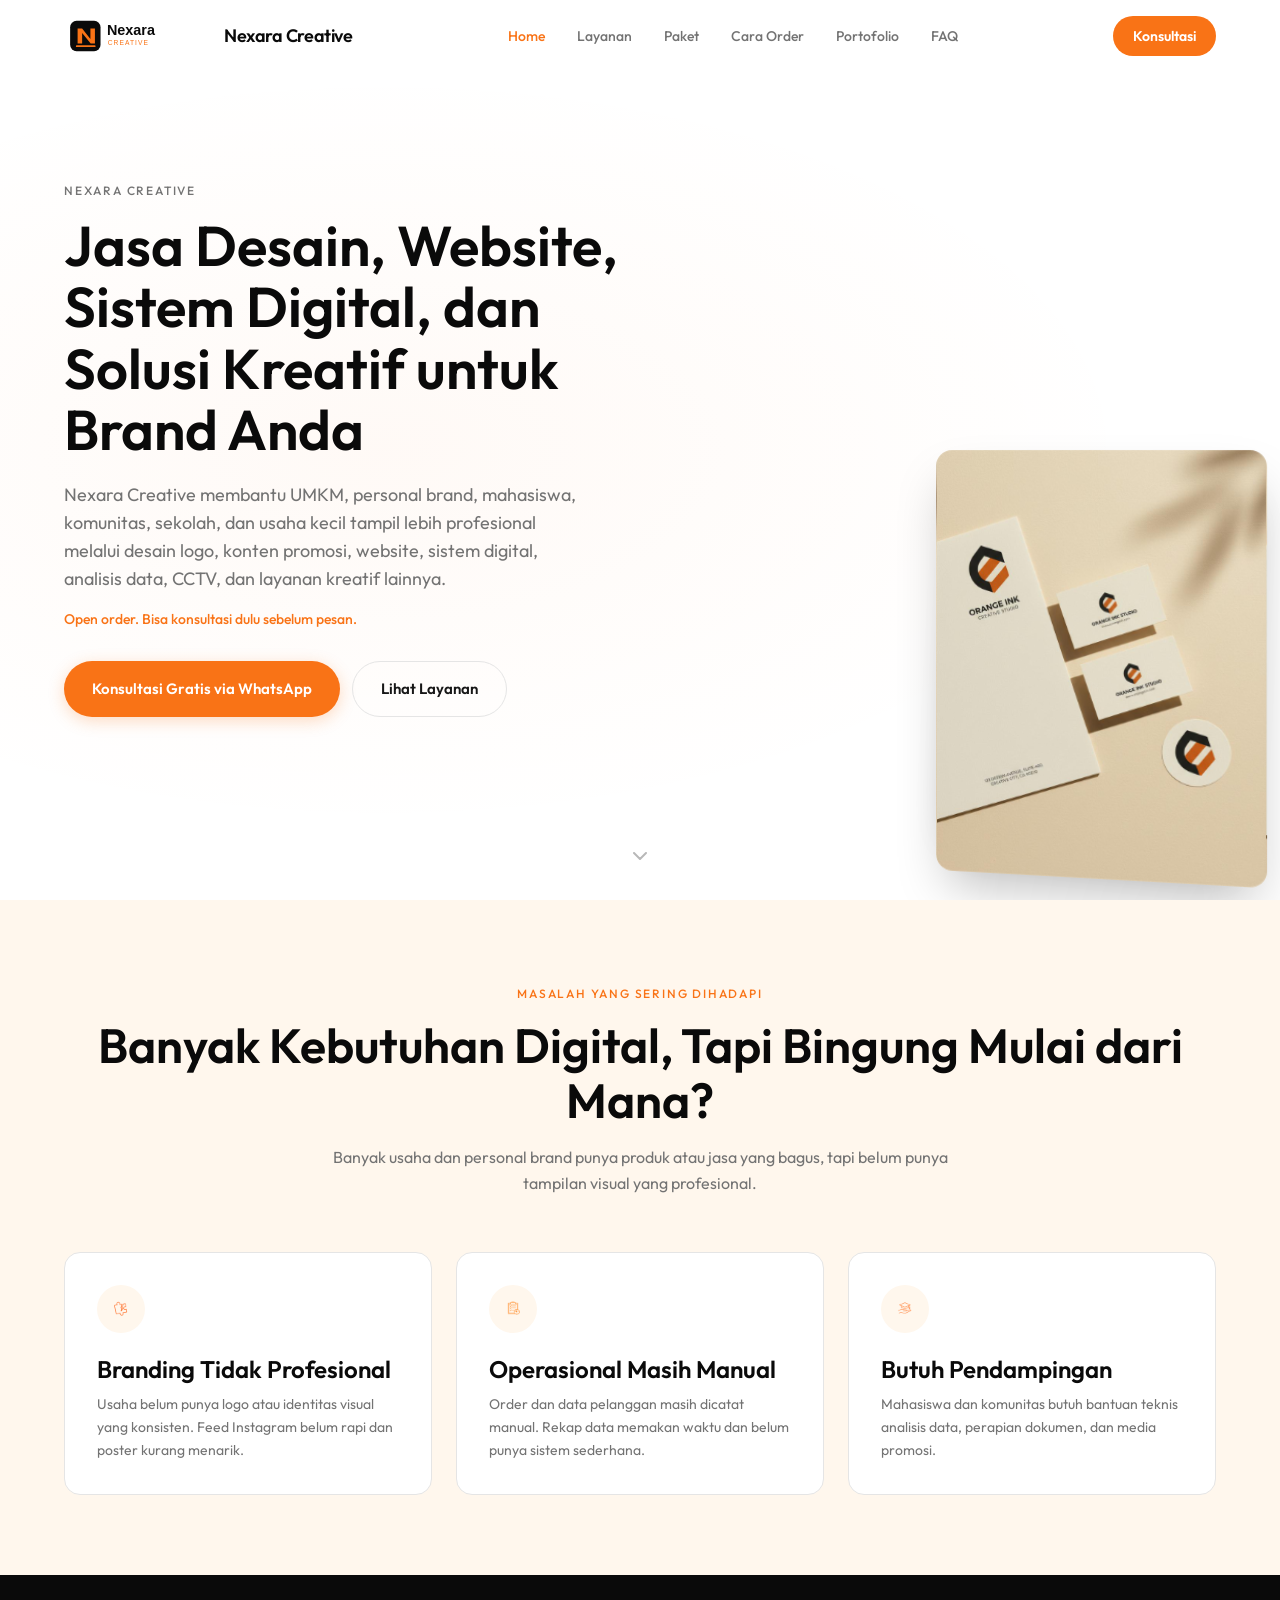
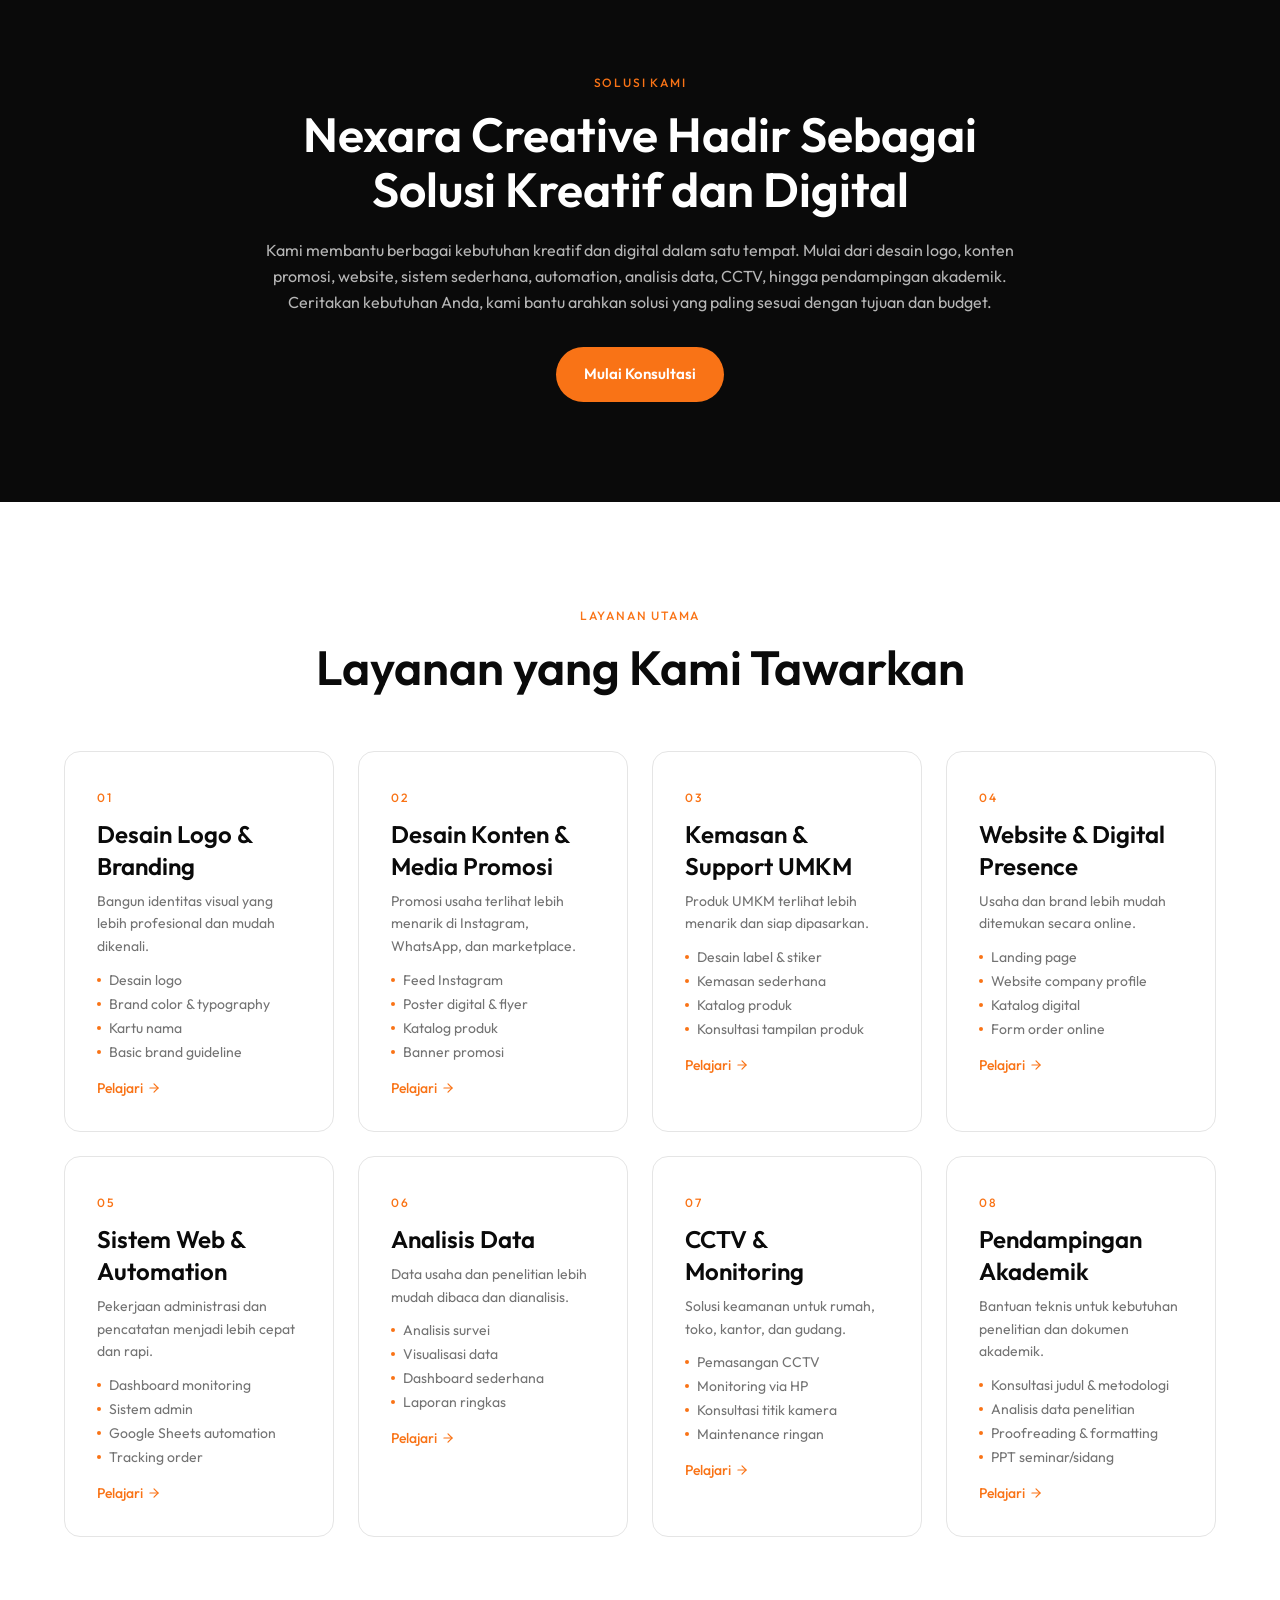
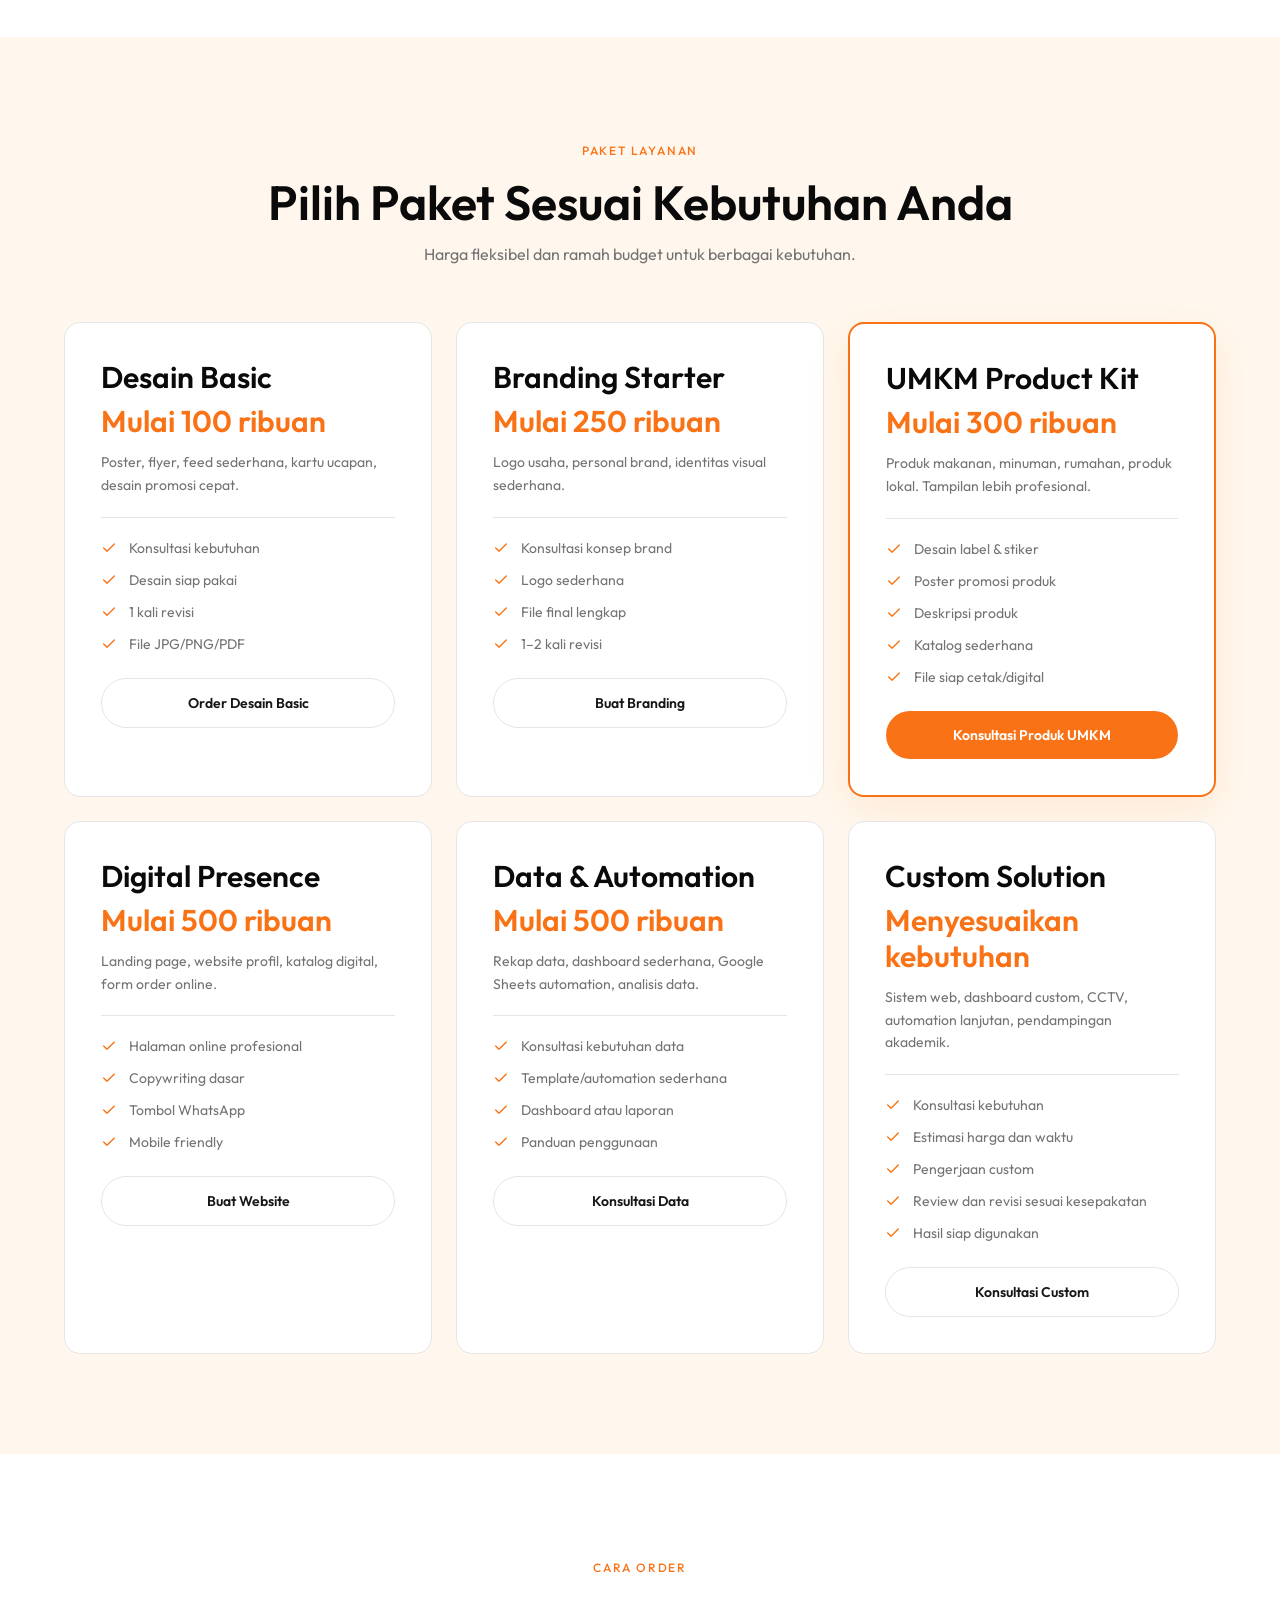
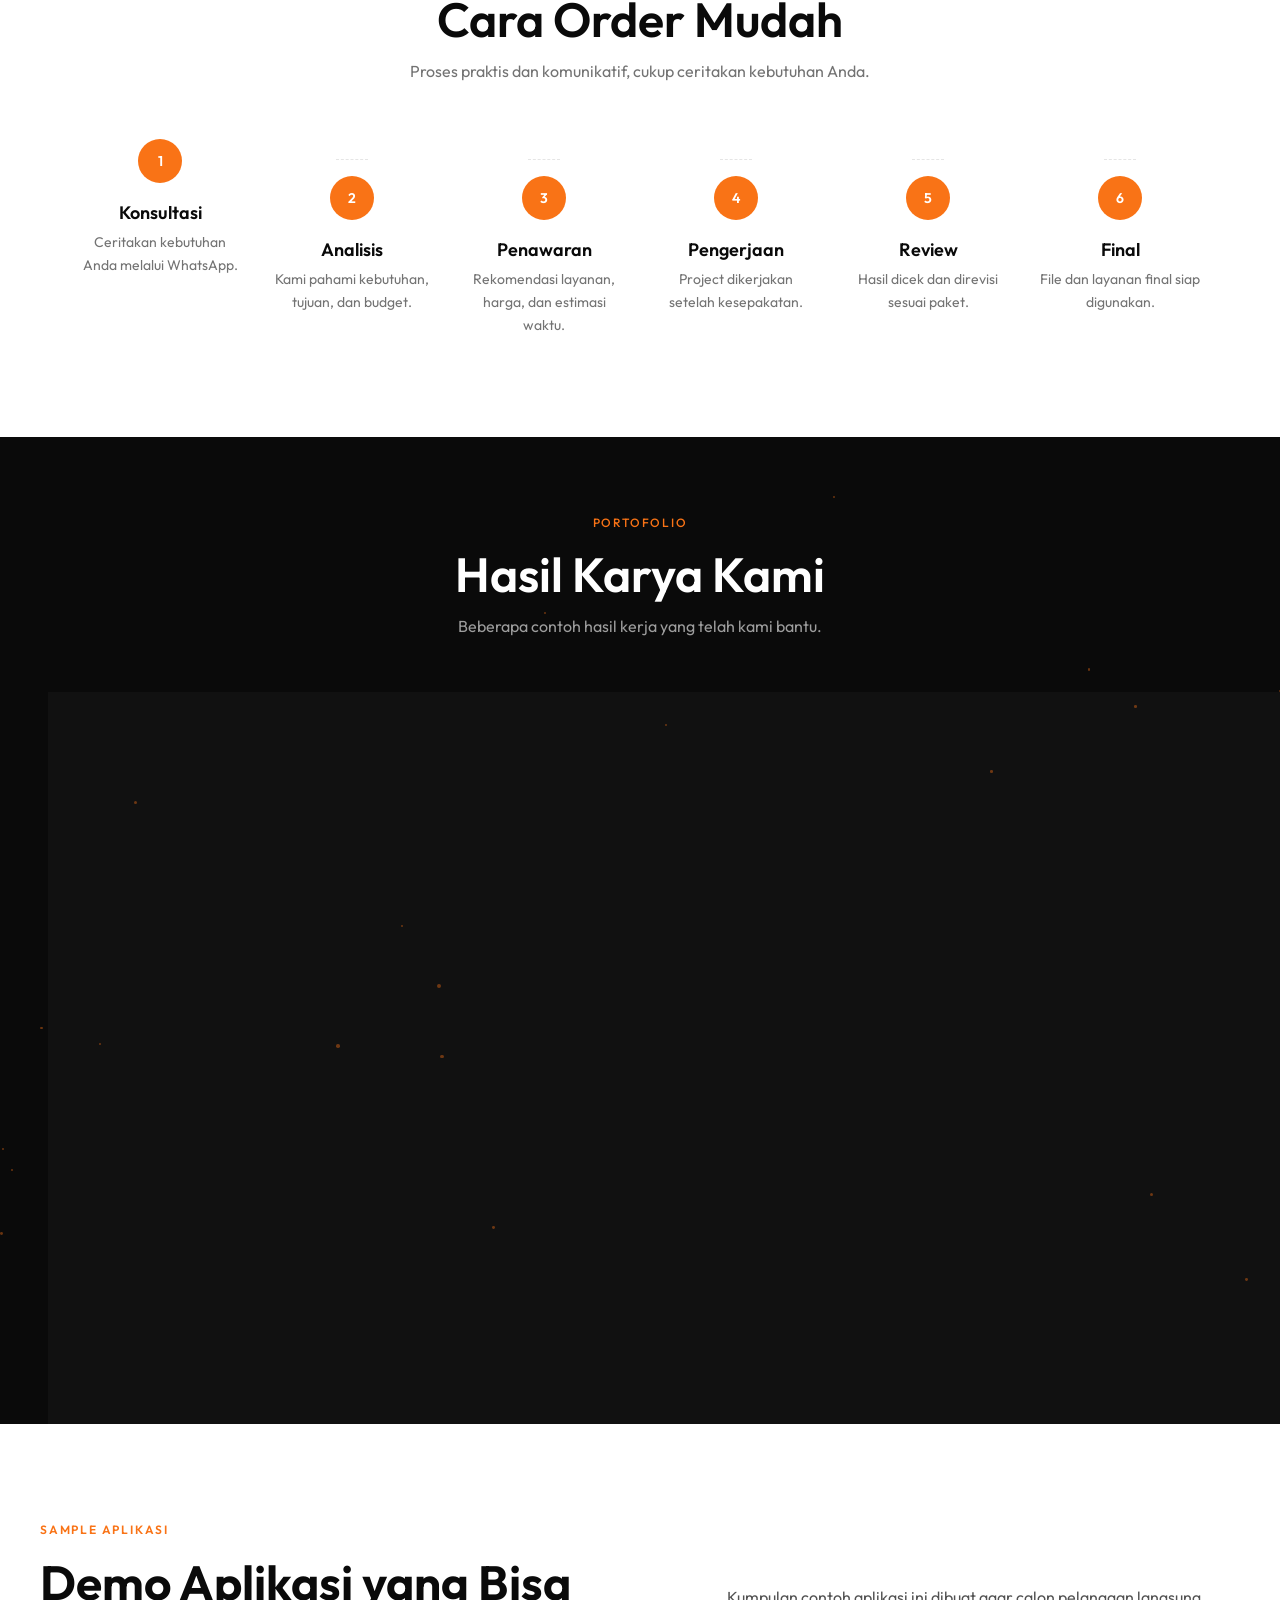
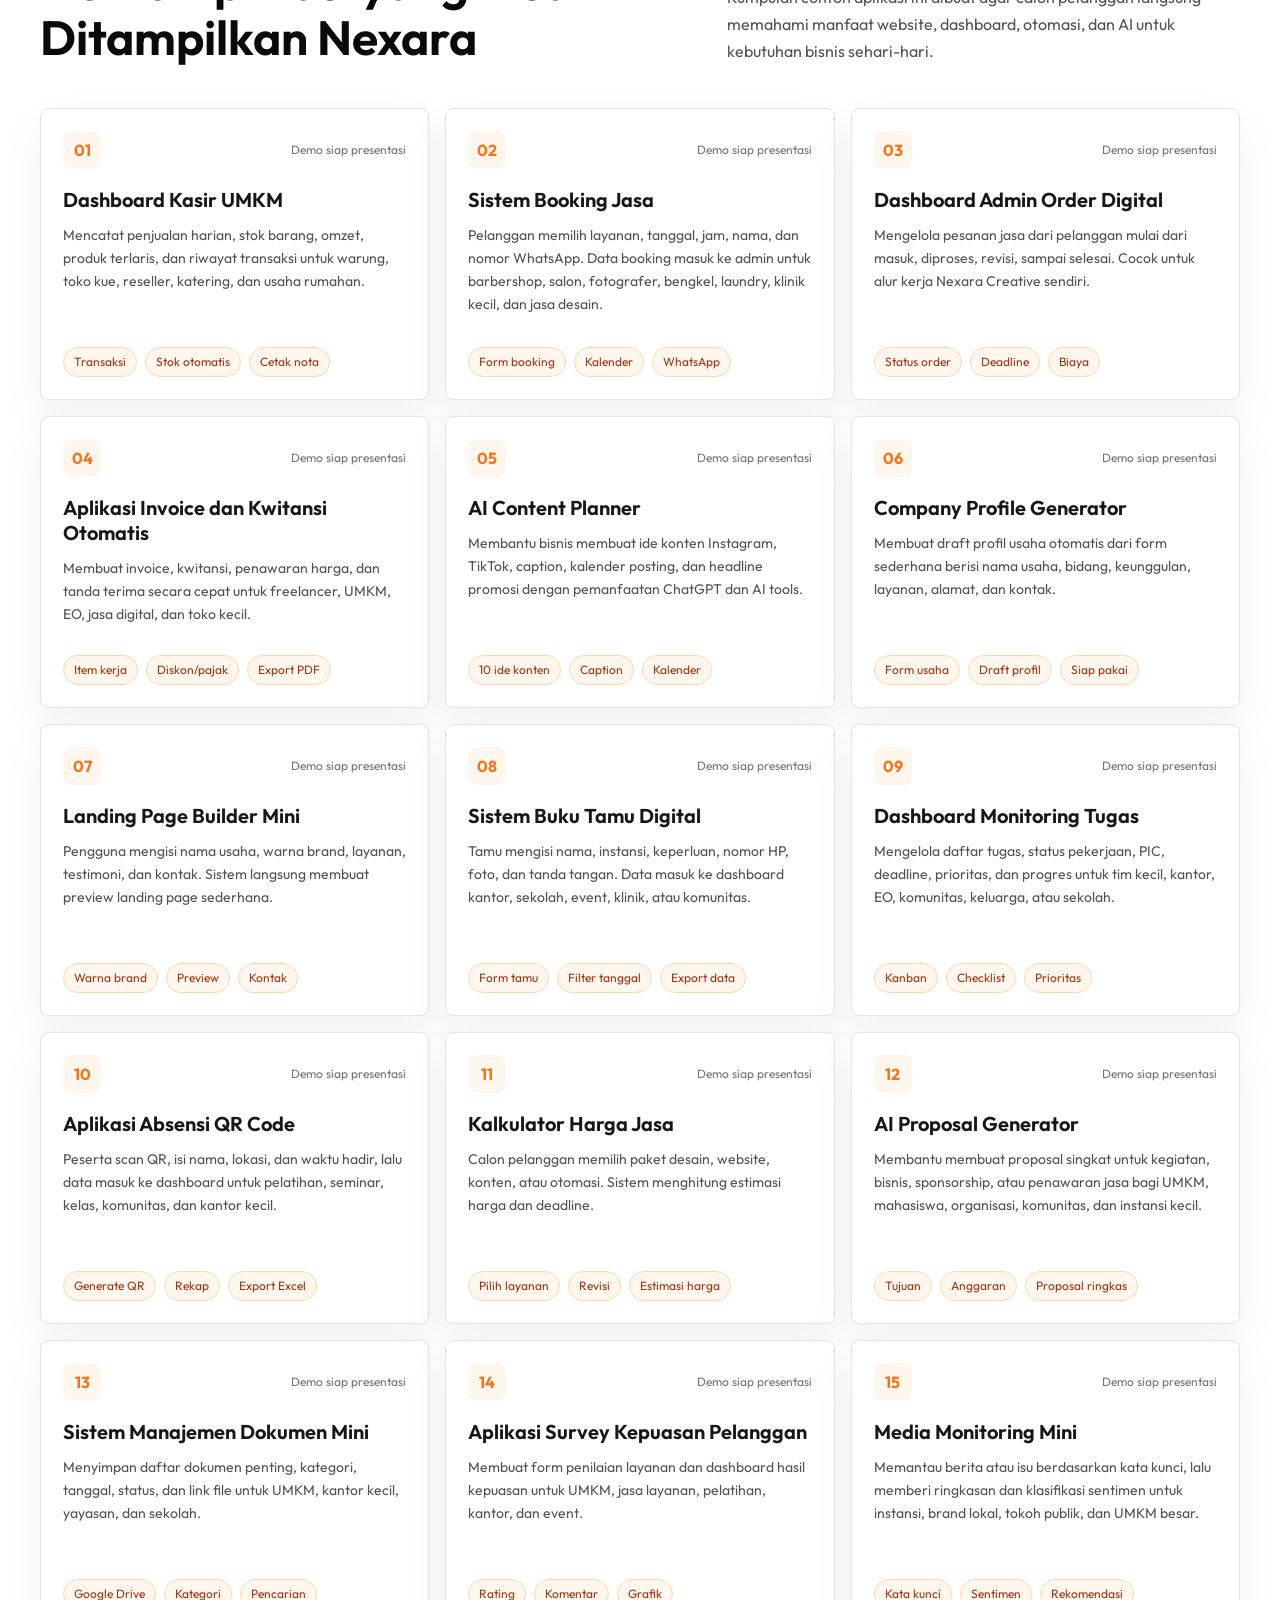
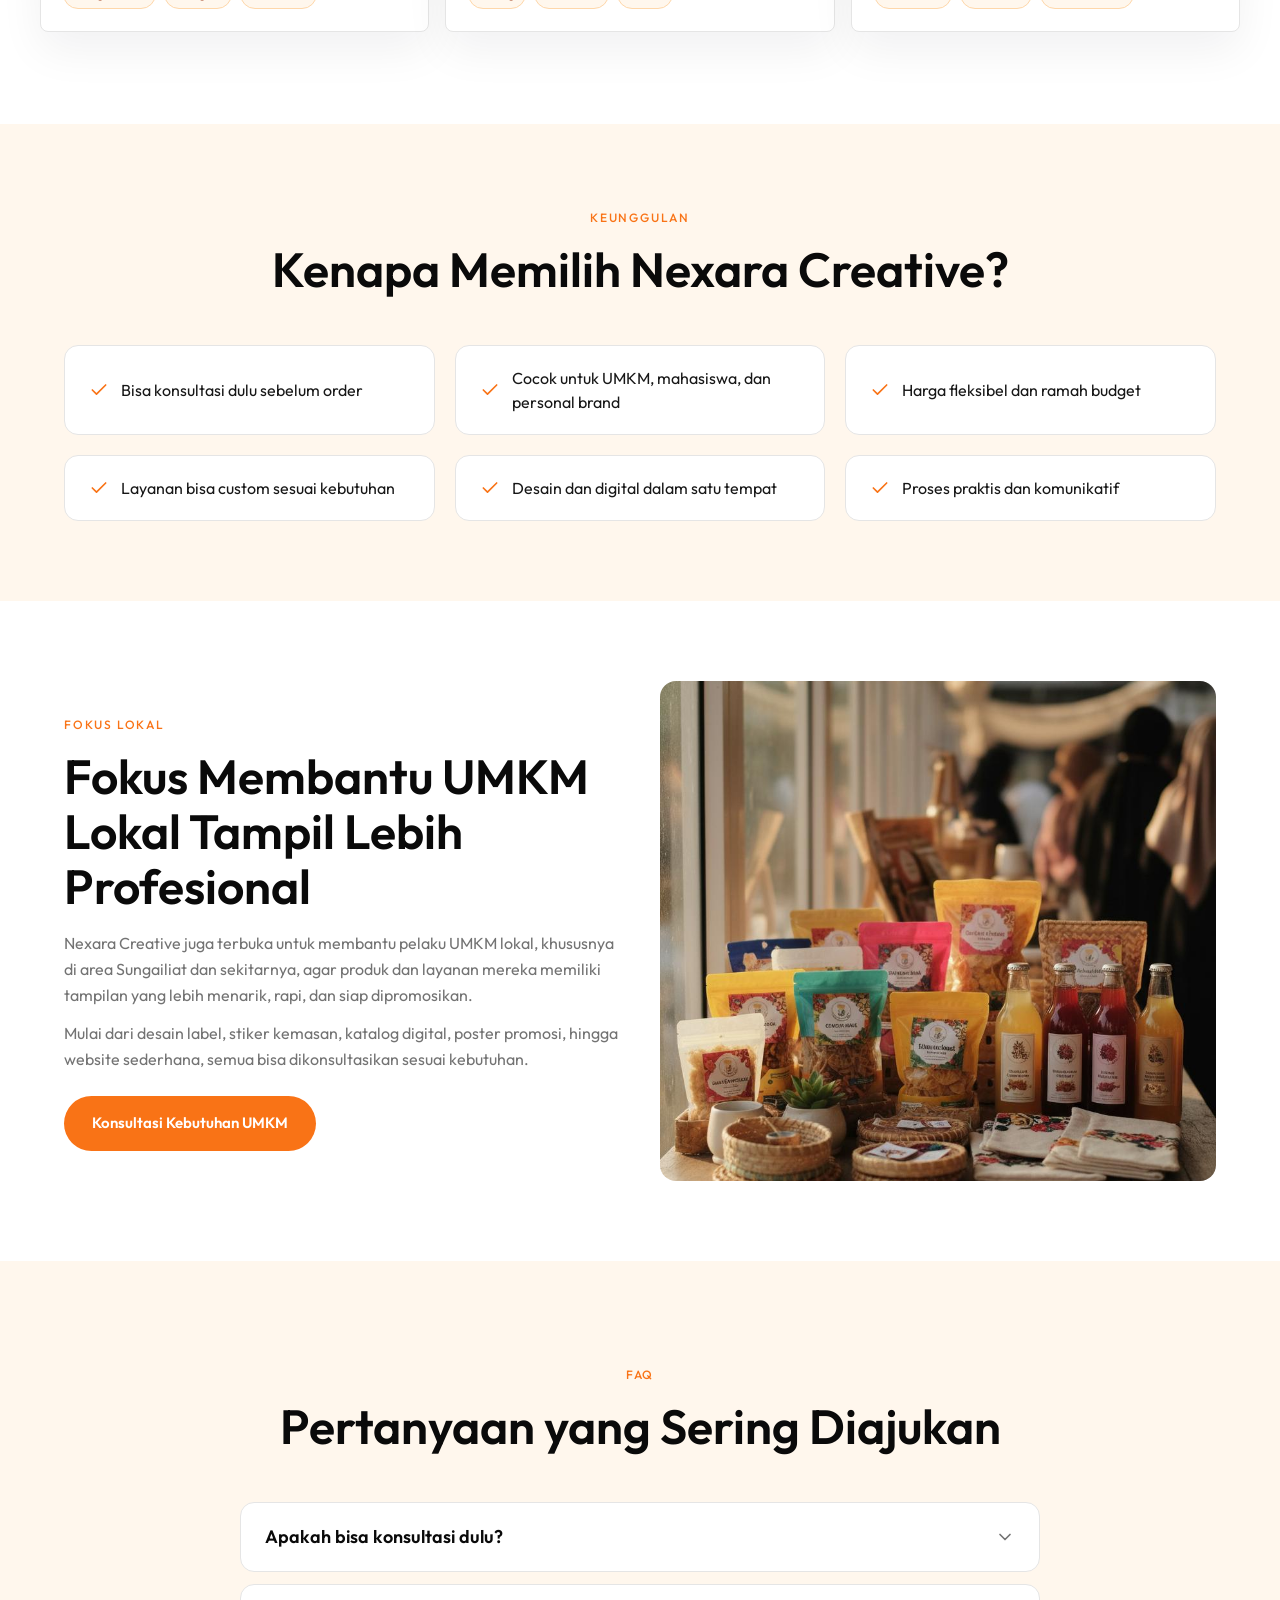
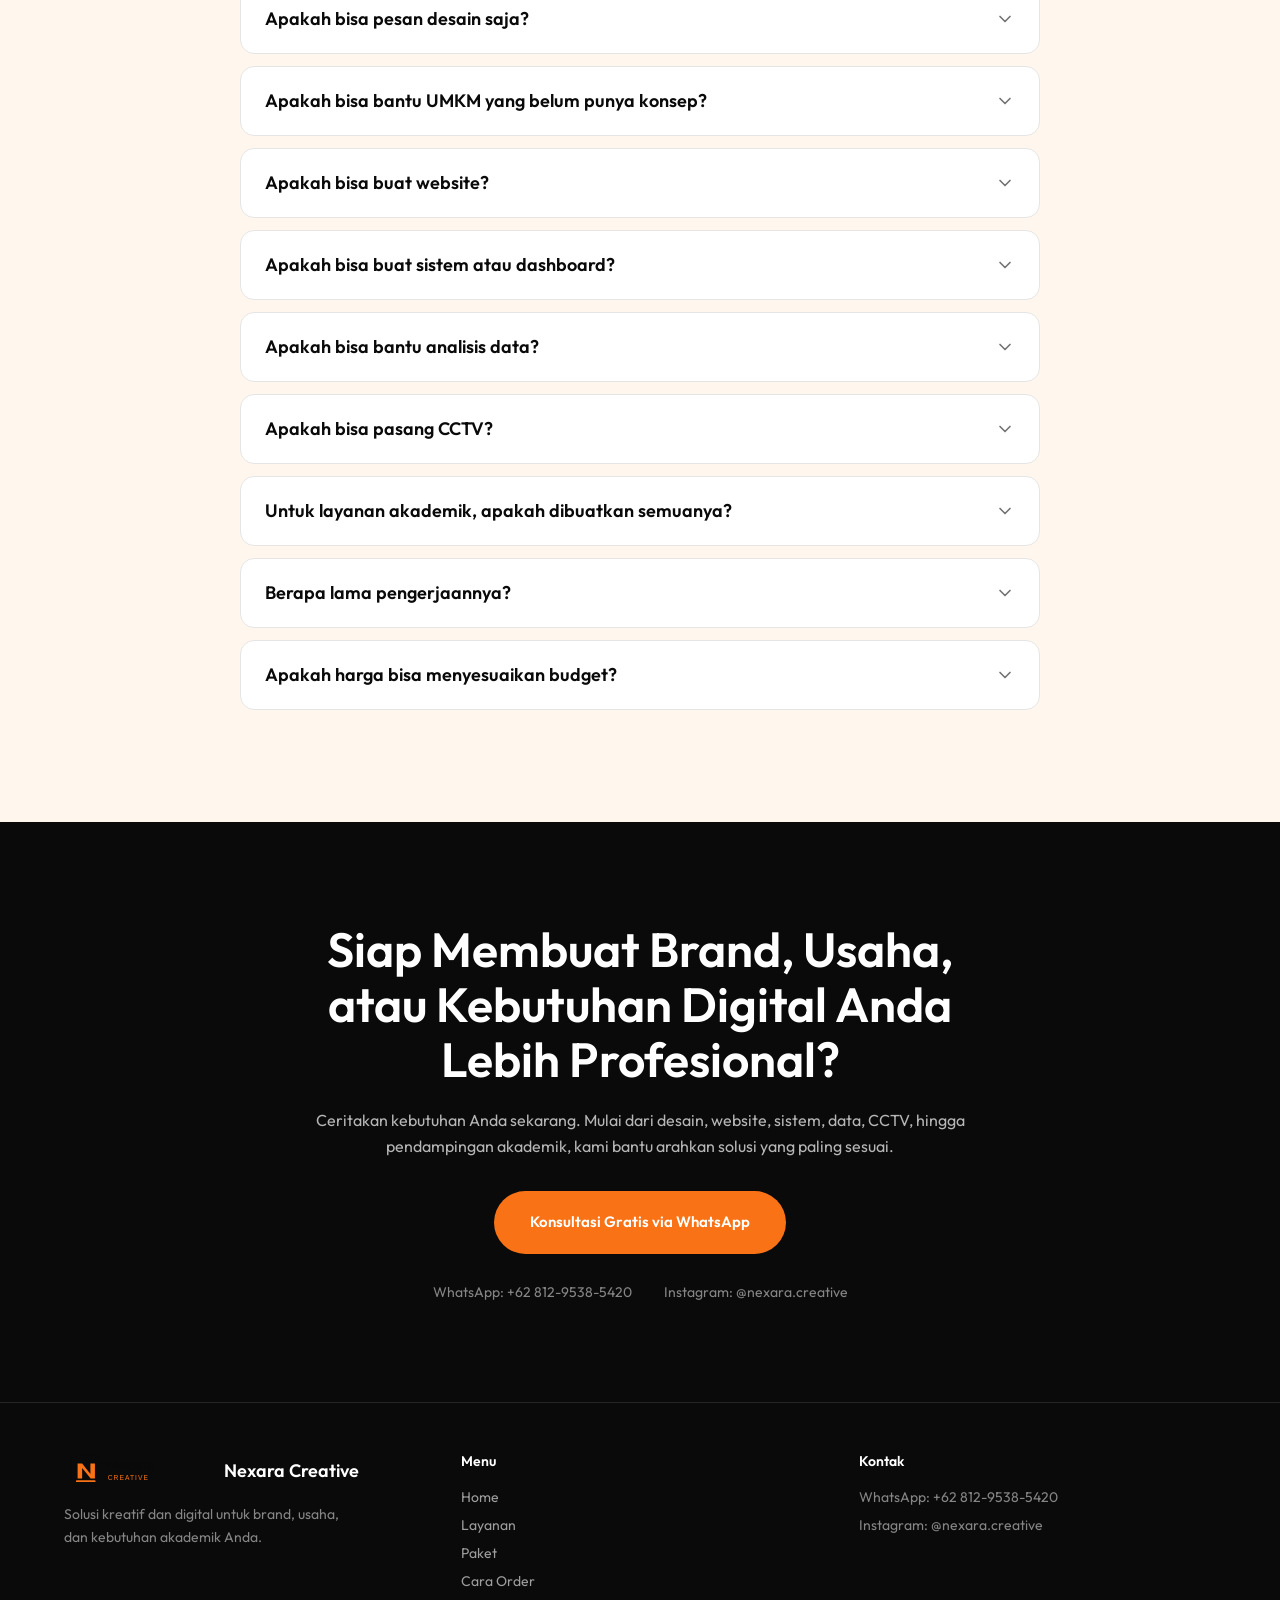
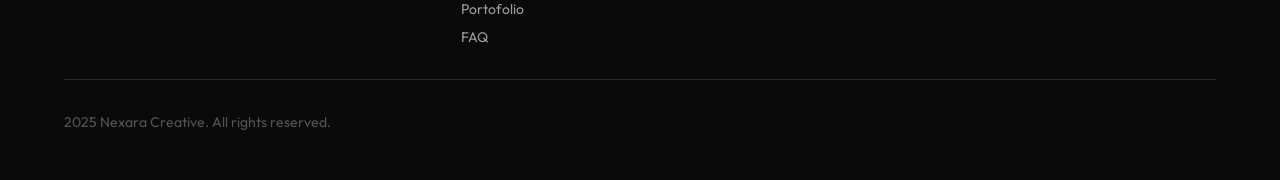
==== commit ca7425e1: "Update Nexara portfolio and sample apps" ====
--- a/index.html
+++ b/index.html
@@ -10,6 +10,8 @@
     <link href="https://fonts.googleapis.com/css2?family=Outfit:wght@300;400;500;600;700&display=swap" rel="stylesheet" />
     <script type="module" crossorigin src="./assets/index-LCVyj9IG.js"></script>
     <link rel="stylesheet" crossorigin href="./assets/index-DoEEyMFG.css">
+    <link rel="stylesheet" href="./assets/nexara-custom.css">
+    <script defer src="./assets/nexara-custom.js"></script>
   </head>
   <body>
     <div id="root"></div>
--- a/assets/nexara-custom.css
+++ b/assets/nexara-custom.css
@@ -0,0 +1,151 @@
+.nexara-brand-logo {
+  width: 152px;
+  height: 40px;
+  object-fit: contain;
+}
+
+.nexara-samples {
+  background: #ffffff;
+  padding: 92px 0;
+}
+
+.nexara-samples__inner {
+  width: min(1200px, calc(100% - 48px));
+  margin: 0 auto;
+}
+
+.nexara-samples__eyebrow {
+  display: inline-block;
+  margin-bottom: 16px;
+  color: #f97316;
+  font-size: 12px;
+  font-weight: 600;
+  letter-spacing: .15em;
+  text-transform: uppercase;
+}
+
+.nexara-samples__head {
+  display: grid;
+  grid-template-columns: minmax(0, .9fr) minmax(280px, .7fr);
+  gap: 28px;
+  align-items: end;
+}
+
+.nexara-samples h2 {
+  margin: 0;
+  color: #0a0a0a;
+  font-size: clamp(32px, 4vw, 48px);
+  line-height: 1.15;
+  font-weight: 650;
+  letter-spacing: 0;
+}
+
+.nexara-samples__intro {
+  margin: 0;
+  color: #525252;
+  line-height: 1.7;
+}
+
+.nexara-samples__grid {
+  display: grid;
+  grid-template-columns: repeat(3, minmax(0, 1fr));
+  gap: 16px;
+  margin-top: 42px;
+}
+
+.nexara-sample-card {
+  display: flex;
+  min-height: 292px;
+  flex-direction: column;
+  border: 1px solid #e5e5e5;
+  border-radius: 8px;
+  background: #fff;
+  padding: 22px;
+  box-shadow: 0 18px 45px rgba(15, 23, 42, .06);
+}
+
+.nexara-sample-card__top {
+  display: flex;
+  align-items: center;
+  justify-content: space-between;
+  gap: 14px;
+}
+
+.nexara-sample-card__icon {
+  display: grid;
+  width: 38px;
+  height: 38px;
+  place-items: center;
+  border-radius: 8px;
+  background: #fff7ed;
+  color: #f97316;
+  font-weight: 700;
+}
+
+.nexara-sample-card__tag {
+  color: #737373;
+  font-size: 12px;
+  white-space: nowrap;
+}
+
+.nexara-sample-card h3 {
+  margin: 18px 0 0;
+  color: #171717;
+  font-size: 20px;
+  line-height: 1.25;
+  font-weight: 650;
+  letter-spacing: 0;
+}
+
+.nexara-sample-card p {
+  margin: 12px 0 0;
+  color: #525252;
+  font-size: 14px;
+  line-height: 1.65;
+}
+
+.nexara-sample-card__features {
+  display: flex;
+  flex-wrap: wrap;
+  gap: 8px;
+  margin-top: auto;
+  padding-top: 18px;
+}
+
+.nexara-sample-card__features span {
+  border: 1px solid #fed7aa;
+  border-radius: 999px;
+  background: #fff7ed;
+  color: #9a3412;
+  font-size: 12px;
+  line-height: 1;
+  padding: 8px 10px;
+}
+
+.lens-grid,
+.lens-grid-wrapper,
+.lens-cell,
+.lens-cell-inner {
+  transform: none !important;
+}
+
+@media (max-width: 920px) {
+  .nexara-samples__head,
+  .nexara-samples__grid {
+    grid-template-columns: 1fr;
+  }
+}
+
+@media (max-width: 640px) {
+  .nexara-samples {
+    padding: 72px 0;
+  }
+
+  .nexara-samples__inner {
+    width: min(100% - 32px, 1200px);
+  }
+
+  .nexara-sample-card {
+    min-height: 0;
+  }
+}
